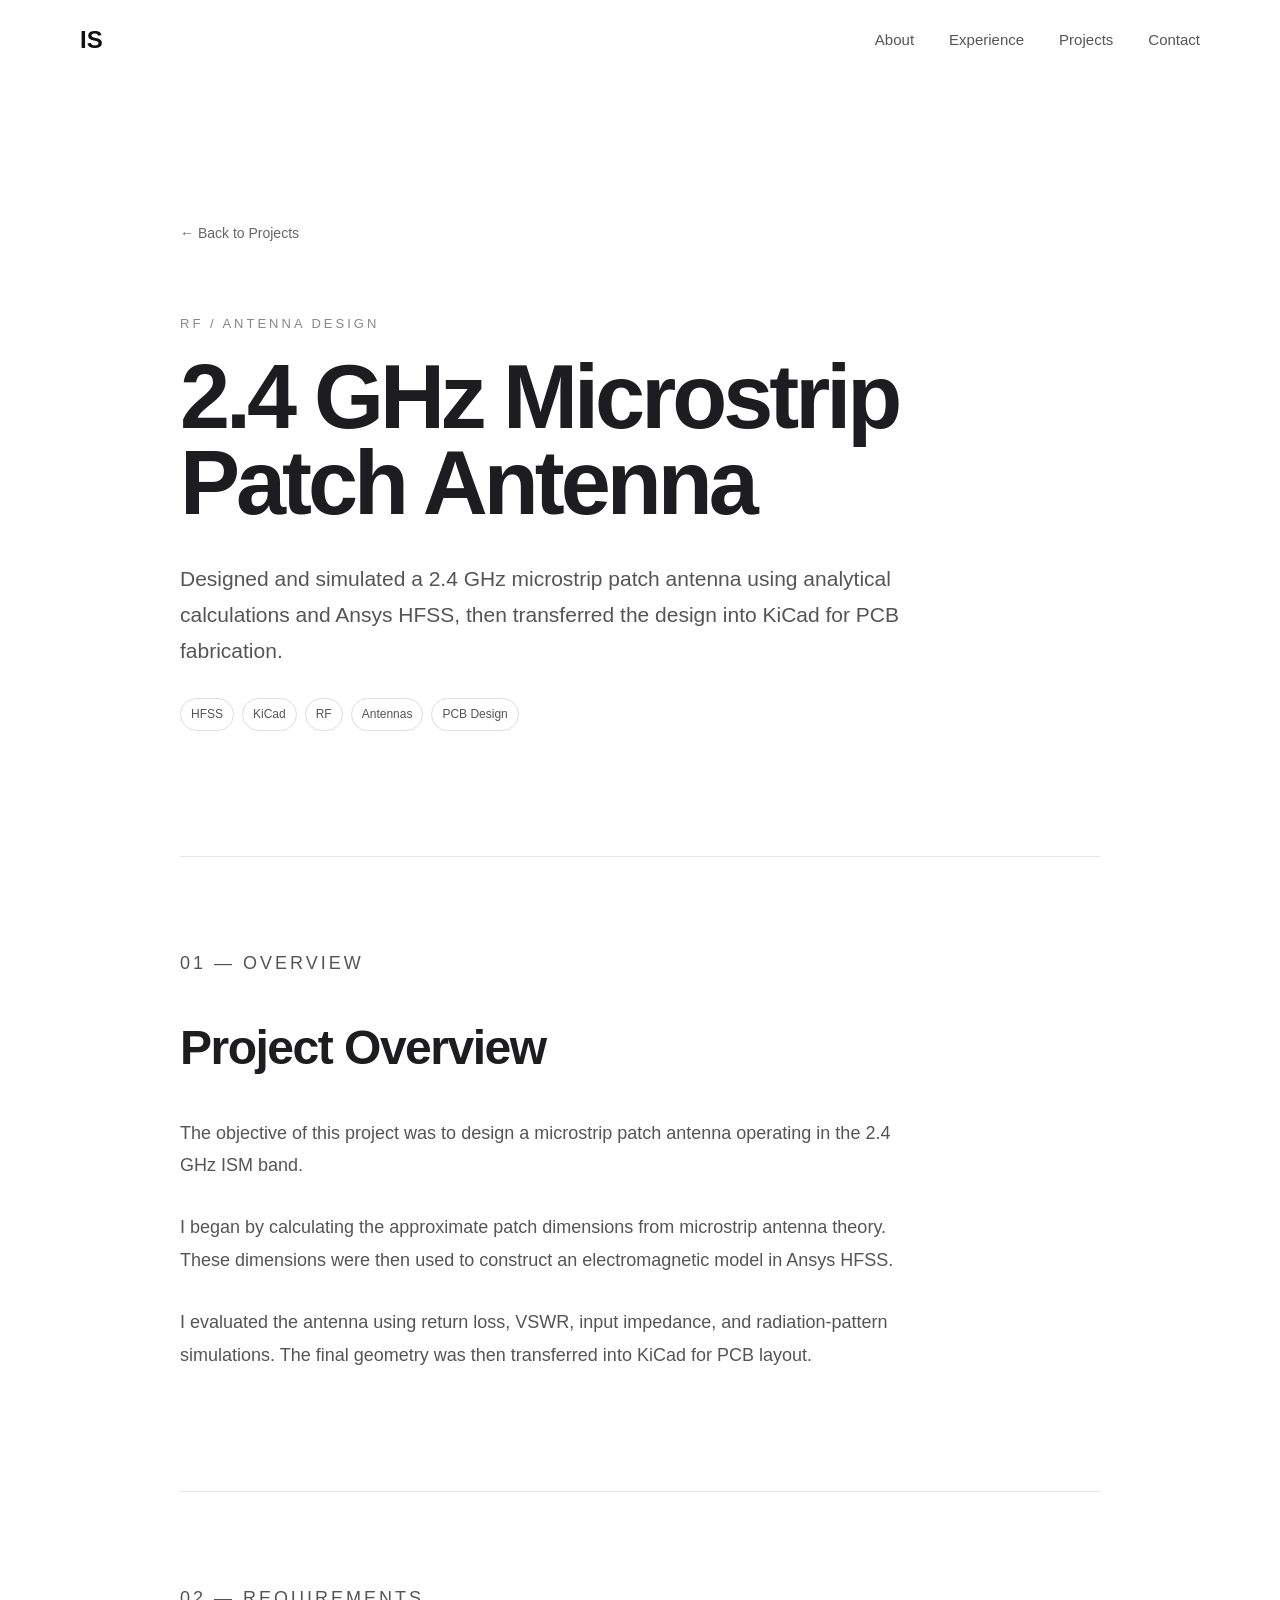
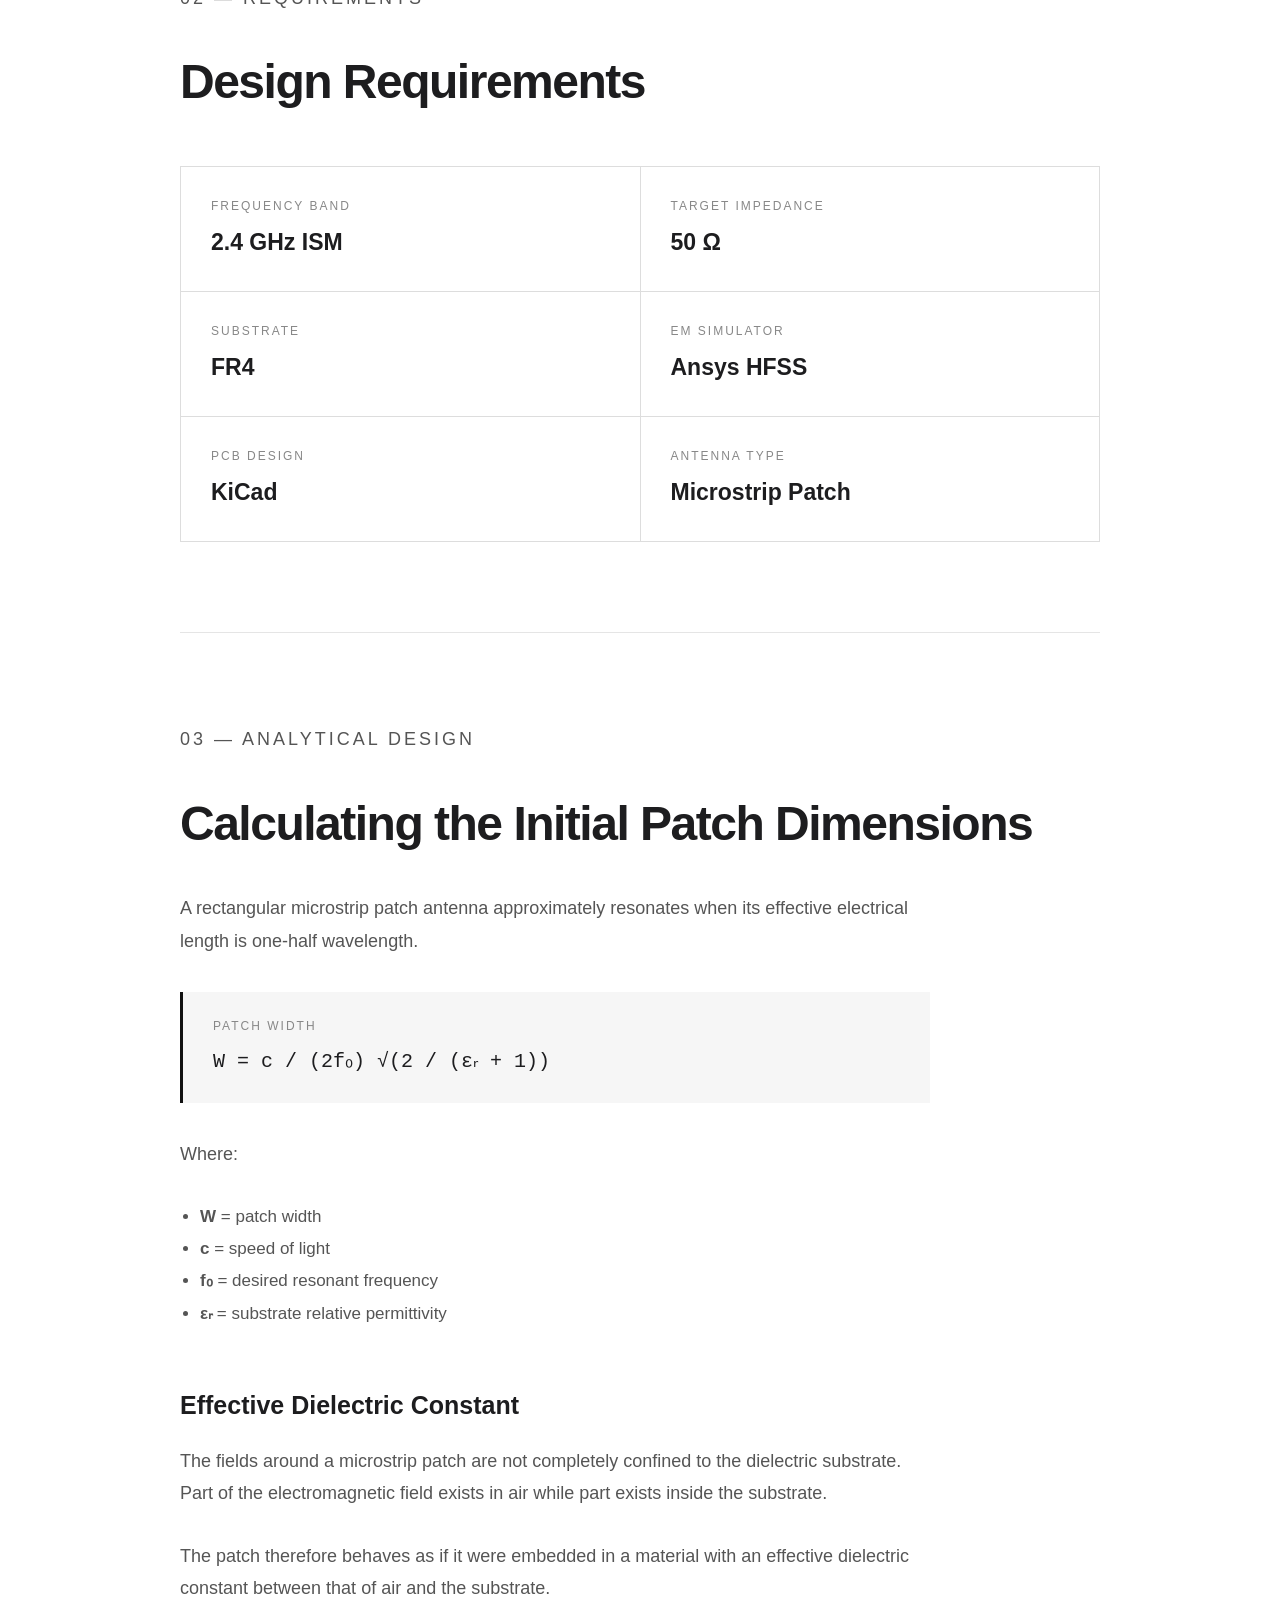
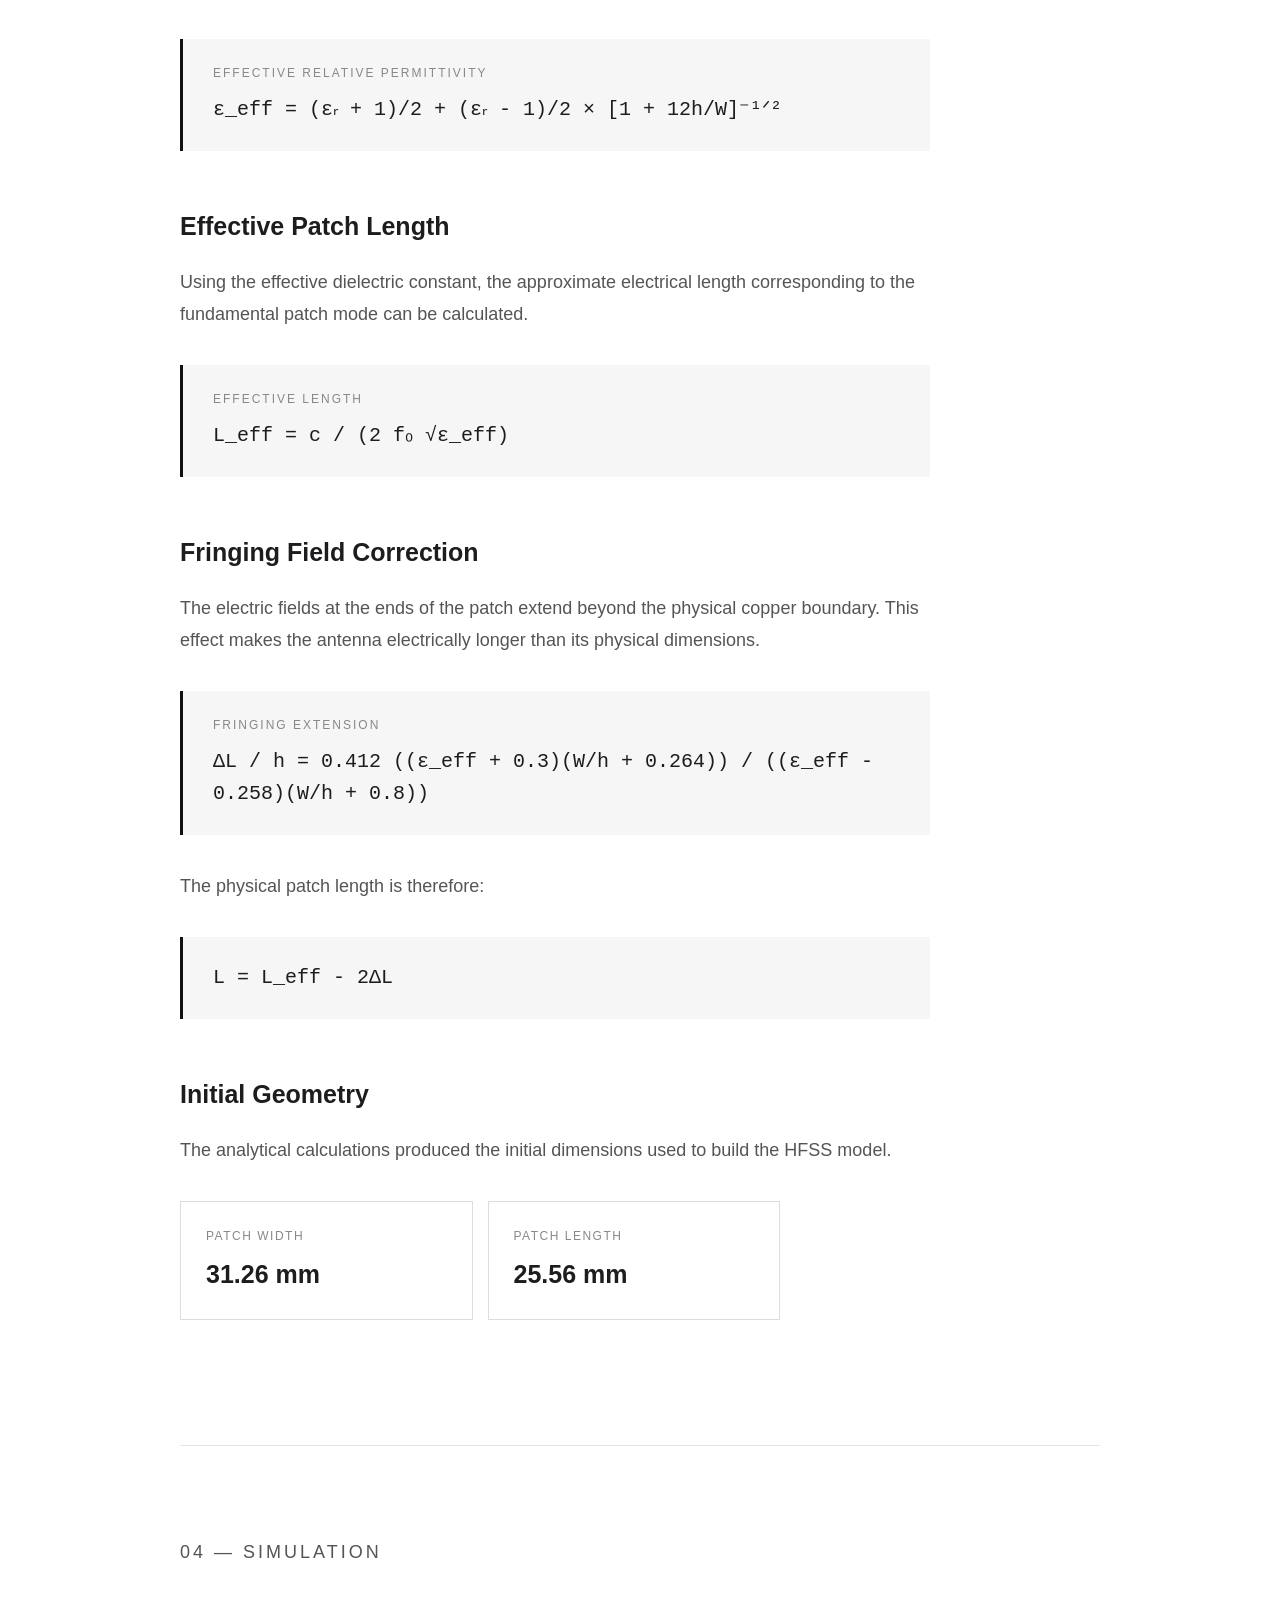
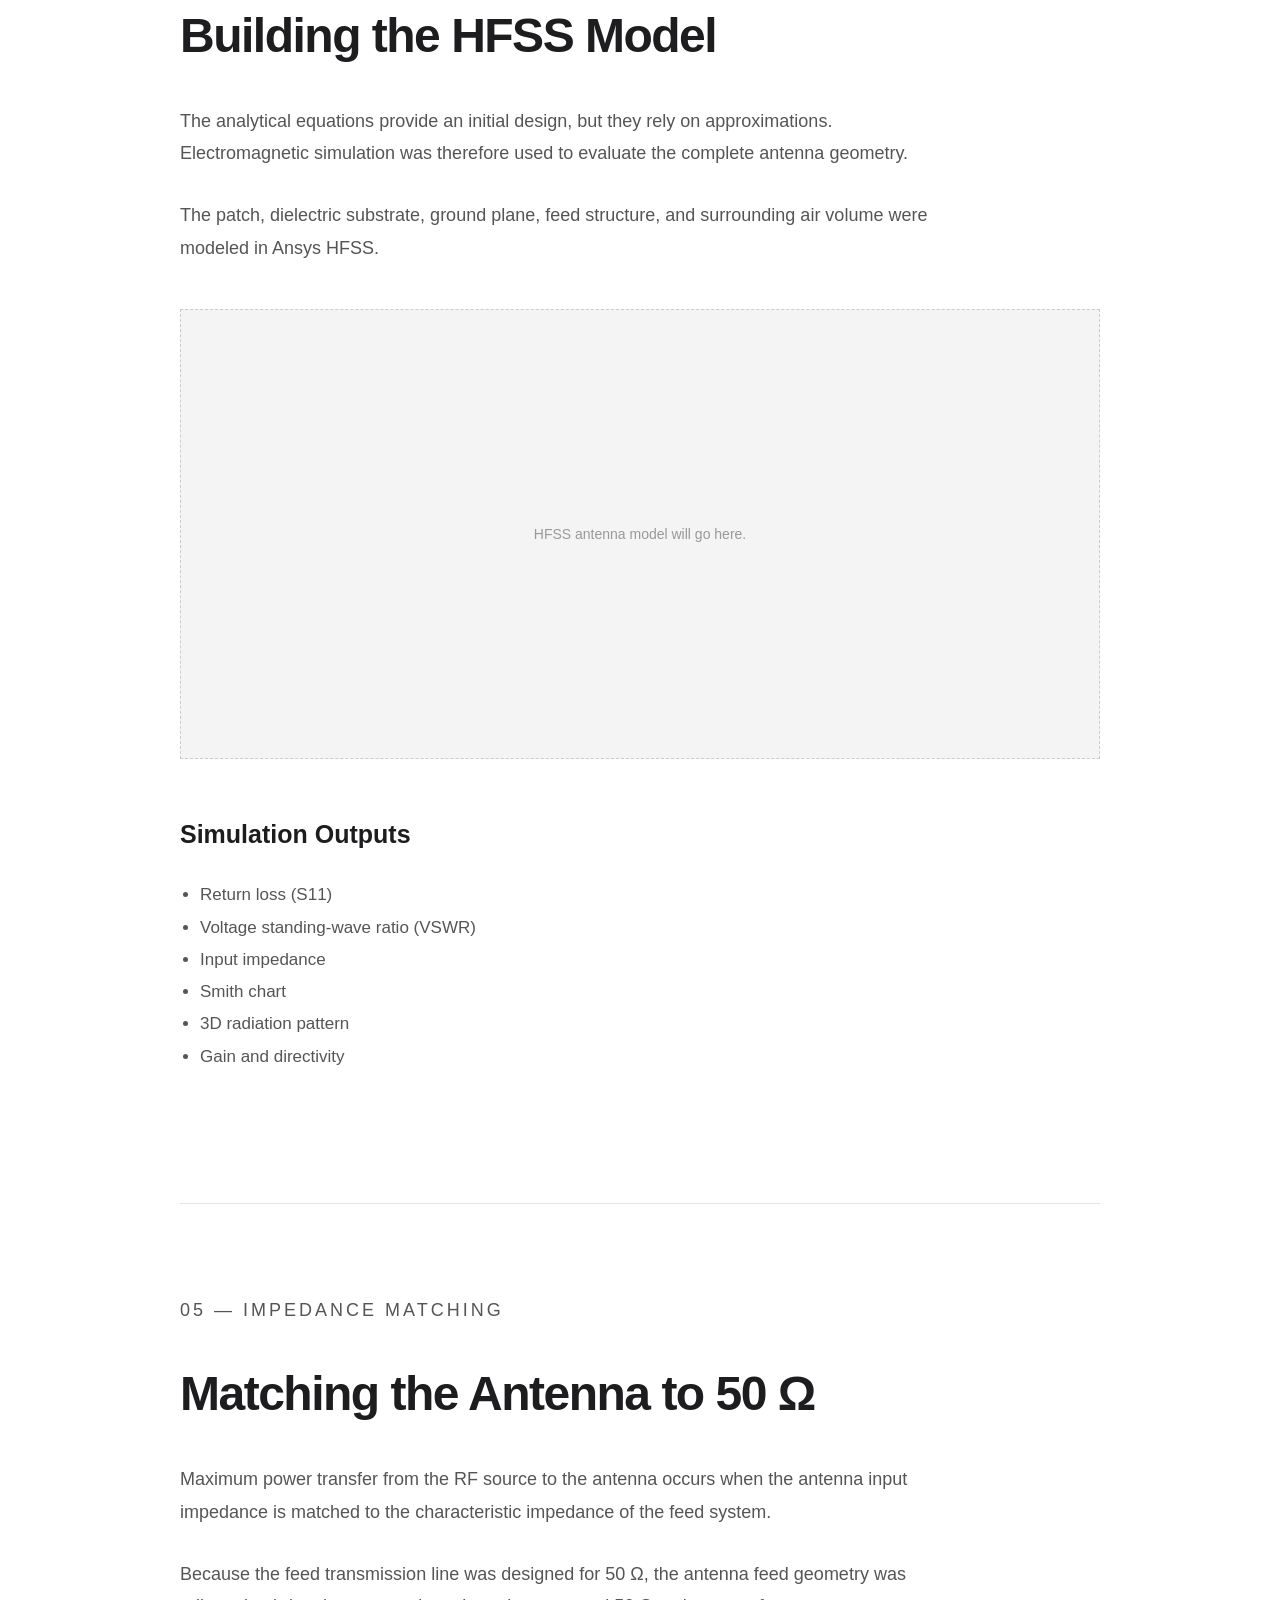
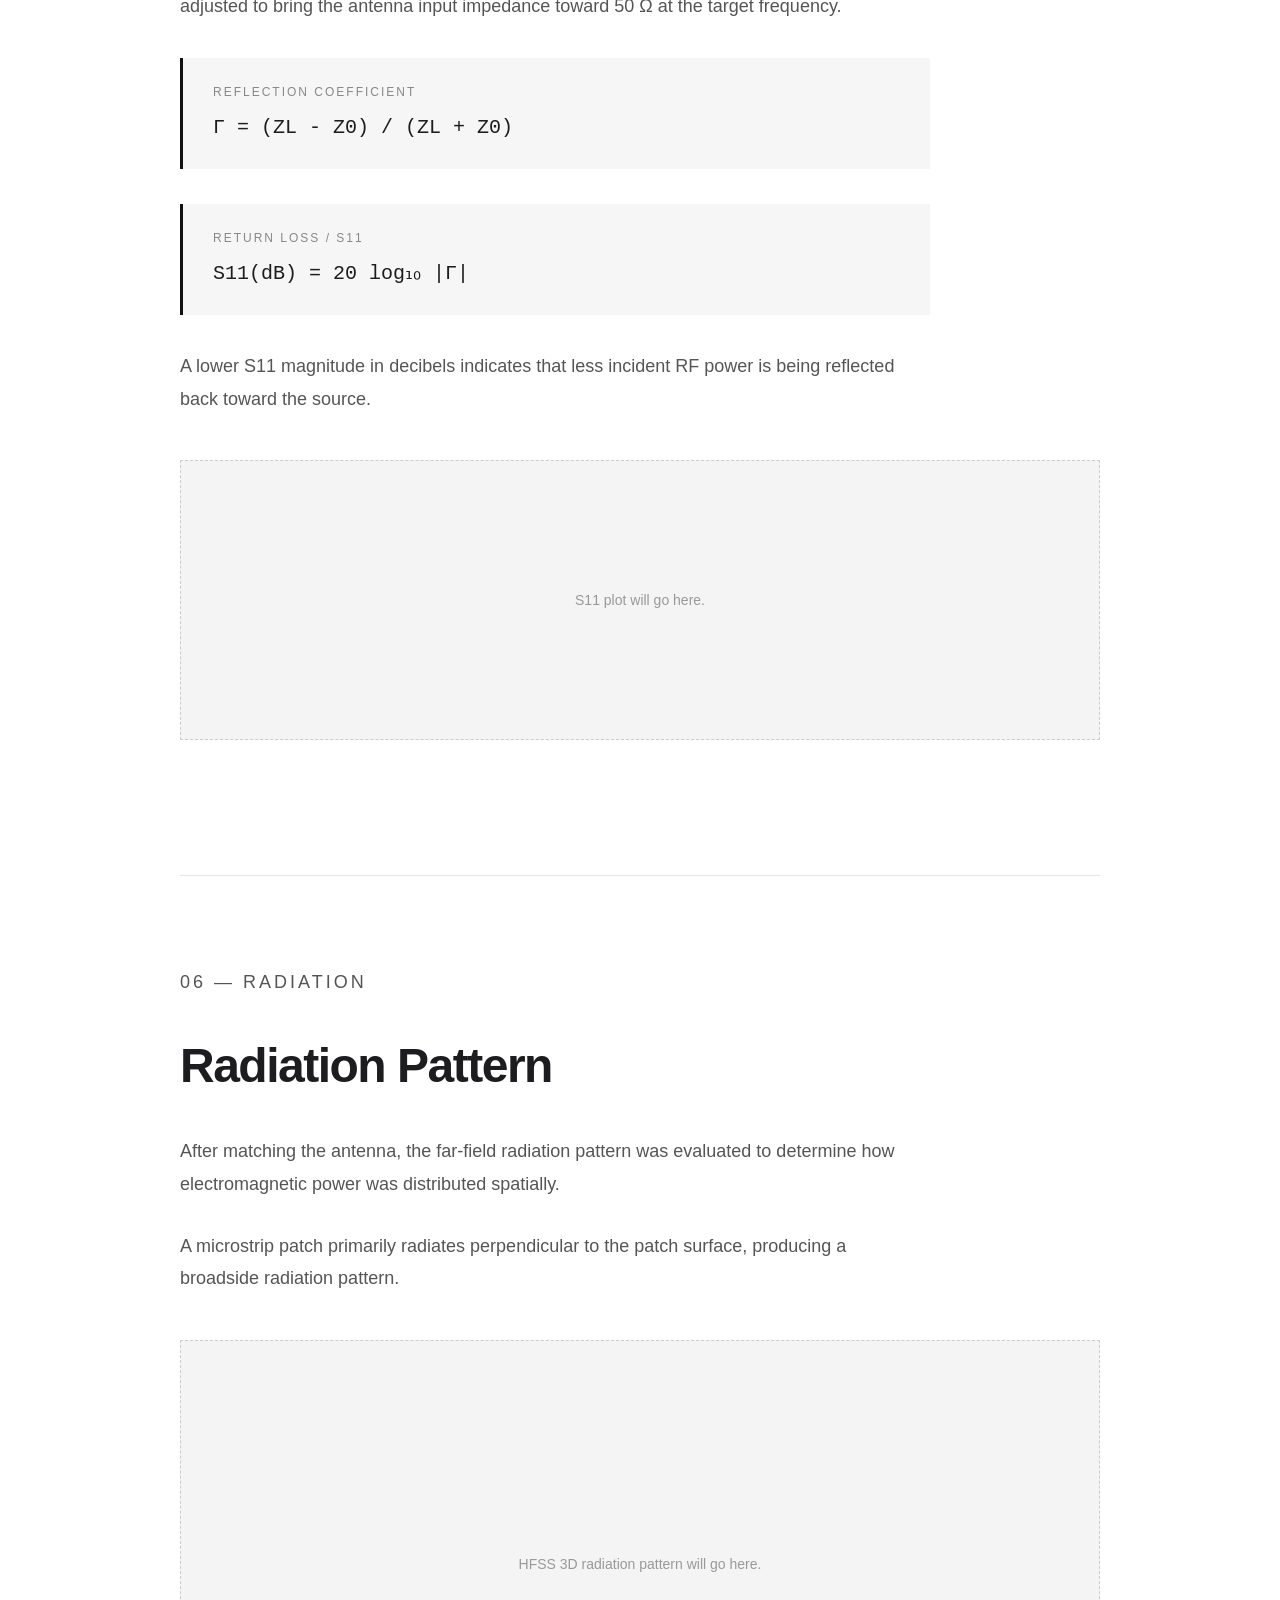
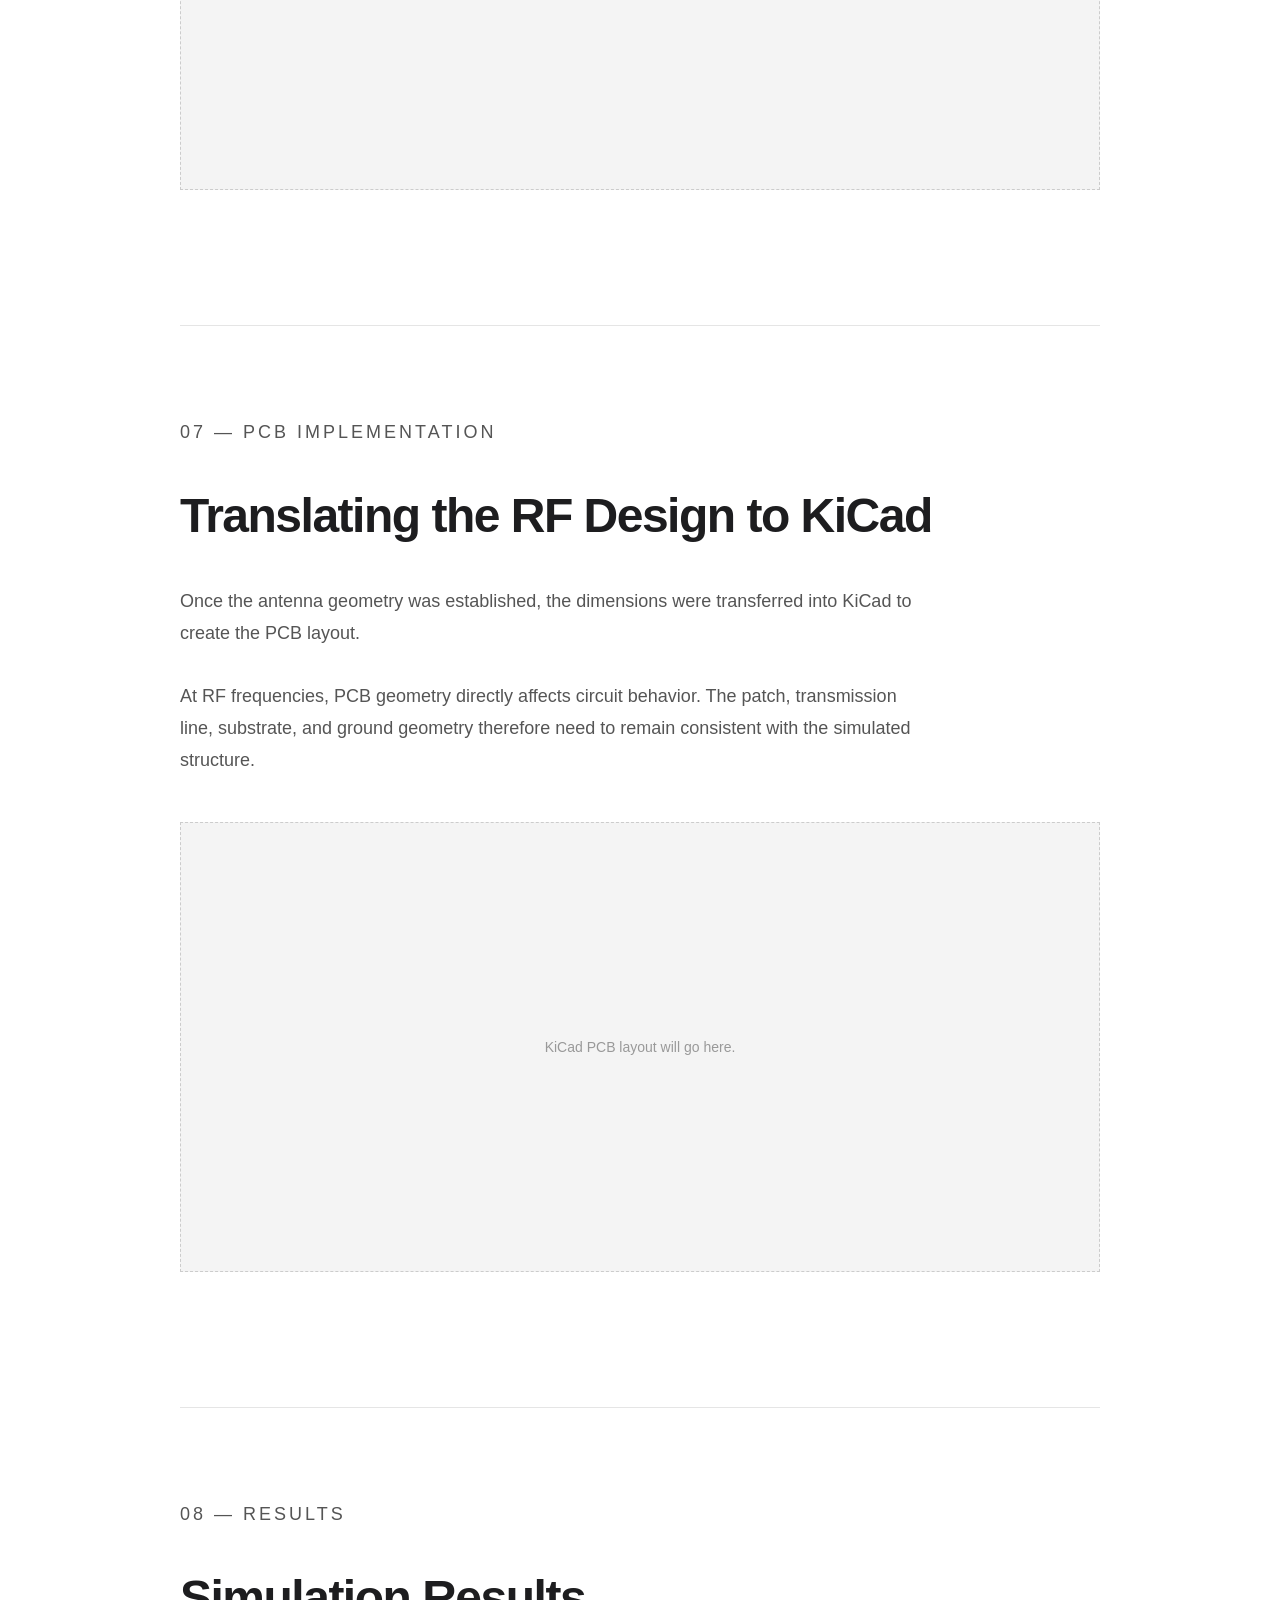
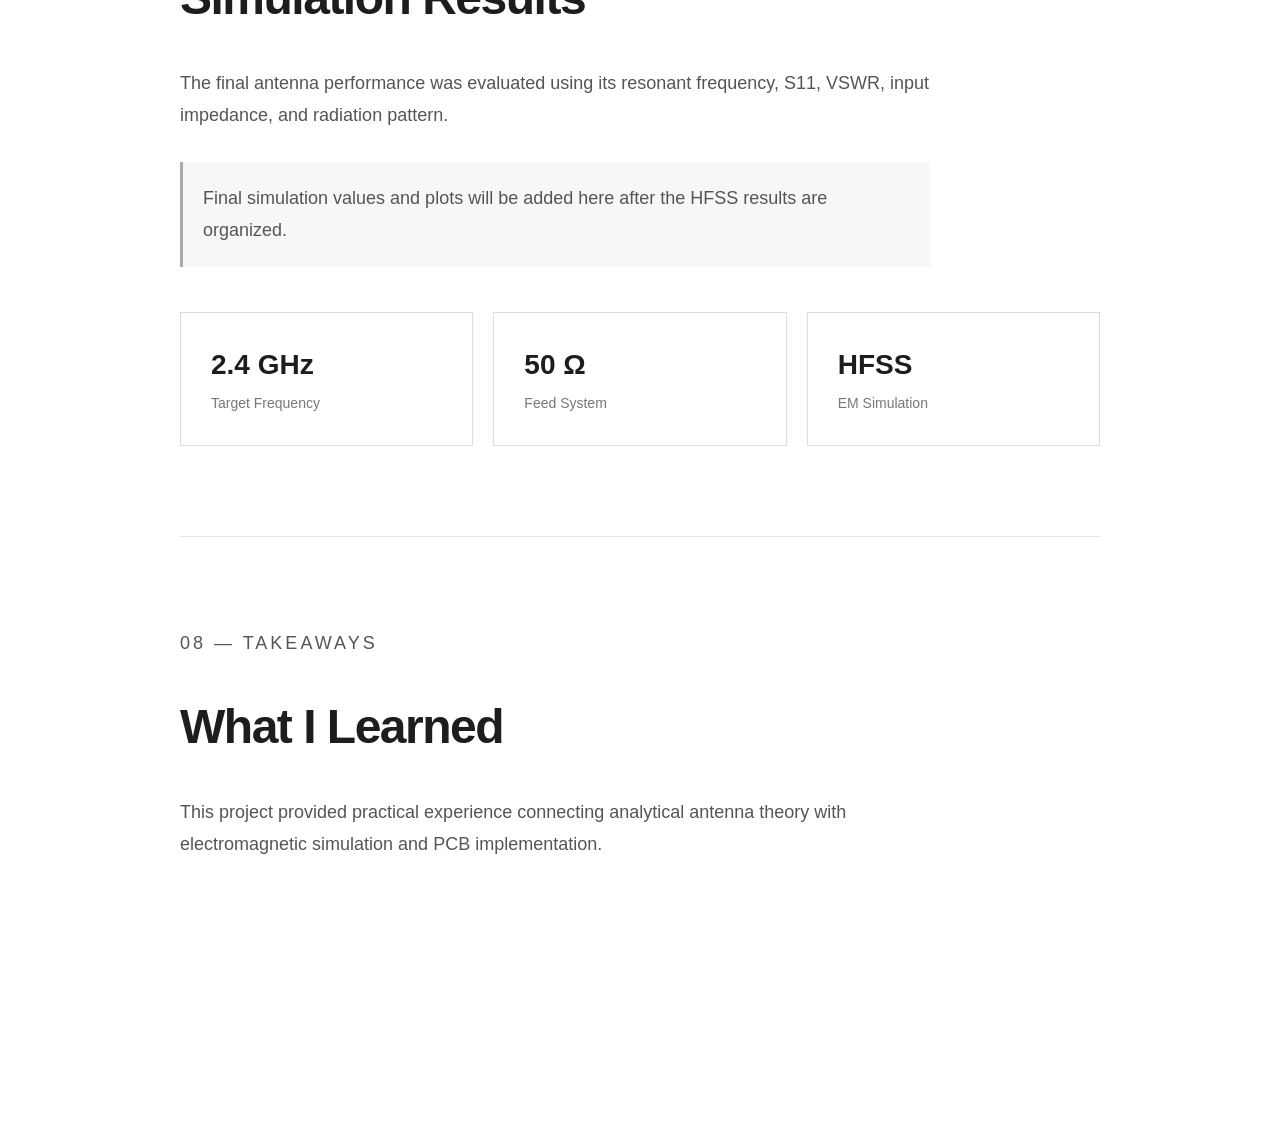
==== projects/antenna.html @ f26fcb41 "new antenna page + updated css" ====
<!DOCTYPE html>

<html lang="en">

<head>

    <meta charset="UTF-8">

    <meta
        name="viewport"
        content="width=device-width, initial-scale=1.0"
    >

    <title>
        2.4 GHz Patch Antenna | Ismael Suleiman
    </title>

    <link
        rel="stylesheet"
        href="../style.css"
    >

</head>


<body>


    <!-- NAVIGATION -->

    <nav class="navbar">

        <a
            href="../index.html"
            class="logo"
        >
            IS
        </a>


        <div class="nav-links">

            <a href="../index.html#about">
                About
            </a>

            <a href="../index.html#experience">
                Experience
            </a>

            <a href="../index.html#projects">
                Projects
            </a>

            <a href="../index.html#contact">
                Contact
            </a>

        </div>

    </nav>



    <main class="case-study">


        <!-- PROJECT HEADER -->

        <header class="project-header">

            <a
                href="../index.html#projects"
                class="back-link"
            >
                ← Back to Projects
            </a>


            <p class="project-category">
                RF / ANTENNA DESIGN
            </p>


            <h1>
                2.4 GHz Microstrip
                Patch Antenna
            </h1>


            <p class="project-intro">

                Designed and simulated a 2.4 GHz
                microstrip patch antenna using
                analytical calculations and Ansys HFSS,
                then transferred the design into KiCad
                for PCB fabrication.

            </p>


            <div class="project-tags">

                <span>HFSS</span>

                <span>KiCad</span>

                <span>RF</span>

                <span>Antennas</span>

                <span>PCB Design</span>

            </div>

        </header>



        <!-- OVERVIEW -->

        <section class="case-section">

            <p class="section-label">
                01 — OVERVIEW
            </p>

            <h2>
                Project Overview
            </h2>

            <p>
                The objective of this project was to design a
                microstrip patch antenna operating in the
                2.4 GHz ISM band.
            </p>

            <p>
                I began by calculating the approximate patch
                dimensions from microstrip antenna theory.
                These dimensions were then used to construct
                an electromagnetic model in Ansys HFSS.
            </p>

            <p>
                I evaluated the antenna using return loss,
                VSWR, input impedance, and radiation-pattern
                simulations. The final geometry was then
                transferred into KiCad for PCB layout.
            </p>

        </section>



        <!-- REQUIREMENTS -->

        <section class="case-section">

            <p class="section-label">
                02 — REQUIREMENTS
            </p>

            <h2>
                Design Requirements
            </h2>


            <div class="spec-grid">

                <div class="spec-item">
                    <p class="spec-label">
                        Frequency Band
                    </p>

                    <p class="spec-value">
                        2.4 GHz ISM
                    </p>
                </div>


                <div class="spec-item">
                    <p class="spec-label">
                        Target Impedance
                    </p>

                    <p class="spec-value">
                        50 Ω
                    </p>
                </div>


                <div class="spec-item">
                    <p class="spec-label">
                        Substrate
                    </p>

                    <p class="spec-value">
                        FR4
                    </p>
                </div>


                <div class="spec-item">
                    <p class="spec-label">
                        EM Simulator
                    </p>

                    <p class="spec-value">
                        Ansys HFSS
                    </p>
                </div>


                <div class="spec-item">
                    <p class="spec-label">
                        PCB Design
                    </p>

                    <p class="spec-value">
                        KiCad
                    </p>
                </div>


                <div class="spec-item">
                    <p class="spec-label">
                        Antenna Type
                    </p>

                    <p class="spec-value">
                        Microstrip Patch
                    </p>
                </div>

            </div>

        </section>



        <!-- DESIGN -->

        <section class="case-section">

            <p class="section-label">
                03 — ANALYTICAL DESIGN
            </p>

            <h2>
                Calculating the Initial Patch Dimensions
            </h2>


            <p>
                A rectangular microstrip patch antenna
                approximately resonates when its effective
                electrical length is one-half wavelength.
            </p>


            <div class="equation-box">

                <p class="equation-title">
                    Patch Width
                </p>

                <p class="equation">
                    W = c / (2f₀) √(2 / (εᵣ + 1))
                </p>

            </div>


            <p>
                Where:
            </p>


            <ul class="engineering-list">

                <li>
                    <strong>W</strong> = patch width
                </li>

                <li>
                    <strong>c</strong> = speed of light
                </li>

                <li>
                    <strong>f₀</strong> = desired resonant frequency
                </li>

                <li>
                    <strong>εᵣ</strong> = substrate relative permittivity
                </li>

            </ul>

            <h3 class="case-subheading">
                Effective Dielectric Constant
            </h3>

            <p>
                The fields around a microstrip patch are not
                completely confined to the dielectric substrate.
                Part of the electromagnetic field exists in air
                while part exists inside the substrate.
            </p>

            <p>
                The patch therefore behaves as if it were embedded
                in a material with an effective dielectric constant
                between that of air and the substrate.
            </p>


            <div class="equation-box">

                <p class="equation-title">
                    Effective Relative Permittivity
                </p>

                <p class="equation">
                    ε_eff =
                    (εᵣ + 1)/2 +
                    (εᵣ - 1)/2 ×
                    [1 + 12h/W]⁻¹ᐟ²
                </p>

            </div>

            <h3 class="case-subheading">
                Effective Patch Length
            </h3>

            <p>
                Using the effective dielectric constant, the
                approximate electrical length corresponding to
                the fundamental patch mode can be calculated.
            </p>


            <div class="equation-box">

                <p class="equation-title">
                    Effective Length
                </p>

                <p class="equation">
                    L_eff =
                    c /
                    (2 f₀ √ε_eff)
                </p>

            </div>

            <h3 class="case-subheading">
                Fringing Field Correction
            </h3>

            <p>
                The electric fields at the ends of the patch
                extend beyond the physical copper boundary.
                This effect makes the antenna electrically longer
                than its physical dimensions.
            </p>


            <div class="equation-box">

                <p class="equation-title">
                    Fringing Extension
                </p>

                <p class="equation">
                    ΔL / h =
                    0.412
                    ((ε_eff + 0.3)(W/h + 0.264))
                    /
                    ((ε_eff - 0.258)(W/h + 0.8))
                </p>

            </div>


            <p>
                The physical patch length is therefore:
            </p>


            <div class="equation-box">

                <p class="equation">
                    L = L_eff - 2ΔL
                </p>

            </div>


            <h3 class="case-subheading">
                Initial Geometry
            </h3>

            <p>
                The analytical calculations produced the initial
                dimensions used to build the HFSS model.
            </p>


            <div class="design-values">

                <div>
                    <span>Patch Width</span>
                    <strong>31.26 mm</strong>
                </div>

                <div>
                    <span>Patch Length</span>
                    <strong>25.56 mm</strong>
                </div>

            </div>

        </section>



        <!-- HFSS -->

        <section class="case-section">

            <p class="section-label">
                04 — SIMULATION
            </p>

            <h2>
                Building the HFSS Model
            </h2>


            <p>
                The analytical equations provide an initial
                design, but they rely on approximations.
                Electromagnetic simulation was therefore used
                to evaluate the complete antenna geometry.
            </p>


            <p>
                The patch, dielectric substrate, ground plane,
                feed structure, and surrounding air volume were
                modeled in Ansys HFSS.
            </p>


            <div class="placeholder large-placeholder">

                <p>
                    HFSS antenna model
                    will go here.
                </p>

            </div>


            <h3 class="case-subheading">
                Simulation Outputs
            </h3>


            <ul class="engineering-list">

                <li>
                    Return loss (S11)
                </li>

                <li>
                    Voltage standing-wave ratio (VSWR)
                </li>

                <li>
                    Input impedance
                </li>

                <li>
                    Smith chart
                </li>

                <li>
                    3D radiation pattern
                </li>

                <li>
                    Gain and directivity
                </li>

            </ul>

        </section>



        <!-- IMPEDANCE MATCHING -->

        <section class="case-section">

            <p class="section-label">
                05 — IMPEDANCE MATCHING
            </p>

            <h2>
                Matching the Antenna to 50 Ω
            </h2>


            <p>
                Maximum power transfer from the RF source to
                the antenna occurs when the antenna input
                impedance is matched to the characteristic
                impedance of the feed system.
            </p>


            <p>
                Because the feed transmission line was designed
                for 50 Ω, the antenna feed geometry was adjusted
                to bring the antenna input impedance toward
                50 Ω at the target frequency.
            </p>


            <div class="equation-box">

                <p class="equation-title">
                    Reflection Coefficient
                </p>

                <p class="equation">
                    Γ =
                    (ZL - Z0) /
                    (ZL + Z0)
                </p>

            </div>


            <div class="equation-box">

                <p class="equation-title">
                    Return Loss / S11
                </p>

                <p class="equation">
                    S11(dB) =
                    20 log₁₀ |Γ|
                </p>

            </div>


            <p>
                A lower S11 magnitude in decibels indicates
                that less incident RF power is being reflected
                back toward the source.
            </p>


            <div class="placeholder">

                <p>
                    S11 plot will go here.
                </p>

            </div>

        </section>


        <!-- Radiation Pattern -->
        <section class="case-section">

            <p class="section-label">
                06 — RADIATION
            </p>

            <h2>
                Radiation Pattern
            </h2>


            <p>
                After matching the antenna, the far-field
                radiation pattern was evaluated to determine
                how electromagnetic power was distributed
                spatially.
            </p>


            <p>
                A microstrip patch primarily radiates
                perpendicular to the patch surface, producing
                a broadside radiation pattern.
            </p>


            <div class="placeholder large-placeholder">

                <p>
                    HFSS 3D radiation pattern
                    will go here.
                </p>

            </div>

        </section>


        <!-- PCB -->

        <section class="case-section">

            <p class="section-label">
                07 — PCB IMPLEMENTATION
            </p>

            <h2>
                Translating the RF Design to KiCad
            </h2>


            <p>
                Once the antenna geometry was established,
                the dimensions were transferred into KiCad
                to create the PCB layout.
            </p>


            <p>
                At RF frequencies, PCB geometry directly
                affects circuit behavior. The patch,
                transmission line, substrate, and ground
                geometry therefore need to remain consistent
                with the simulated structure.
            </p>


            <div class="placeholder large-placeholder">

                <p>
                    KiCad PCB layout
                    will go here.
                </p>

            </div>

        </section>



        <!-- RESULTS -->

        <section class="case-section">

            <p class="section-label">
                08 — RESULTS
            </p>

            <h2>
                Simulation Results
            </h2>


            <p>
                The final antenna performance was evaluated
                using its resonant frequency, S11, VSWR,
                input impedance, and radiation pattern.
            </p>


            <p class="results-note">
                Final simulation values and plots will be
                added here after the HFSS results are
                organized.
            </p>


            <div class="result-grid">


                <div class="result-card">

                    <p class="result-number">
                        2.4 GHz
                    </p>

                    <p>
                        Target Frequency
                    </p>

                </div>


                <div class="result-card">

                    <p class="result-number">
                        50 Ω
                    </p>

                    <p>
                        Feed System
                    </p>

                </div>


                <div class="result-card">

                    <p class="result-number">
                        HFSS
                    </p>

                    <p>
                        EM Simulation
                    </p>

                </div>


            </div>

        </section>



        <!-- LEARNING -->

        <section class="case-section">

            <p class="section-label">
                08 — TAKEAWAYS
            </p>

            <h2>
                What I Learned
            </h2>


            <p>

                This project provided practical
                experience connecting analytical antenna
                theory with electromagnetic simulation
                and PCB implementation.

            </p>

        </section>


    </main>


</body>

</html>
---- style.css ----
* {
    margin: 0;
    padding: 0;
    box-sizing: border-box;
}

html {
    scroll-behavior: smooth;
}

body {
    font-family: Arial, Helvetica, sans-serif;
    background: #ffffff;
    color: #1d1d1f;
    line-height: 1.6;
}


/* -------------------------
   NAVIGATION
------------------------- */

.navbar {
    max-width: 1200px;
    height: 80px;

    margin: 0 auto;
    padding: 0 40px;

    display: flex;
    justify-content: space-between;
    align-items: center;
}

.logo {
    font-size: 24px;
    font-weight: 700;

    color: #111;
    text-decoration: none;
}

.nav-links {
    display: flex;
    gap: 35px;
}

.nav-links a {
    color: #555;
    text-decoration: none;

    font-size: 15px;

    transition: color 0.2s ease;
}

.nav-links a:hover {
    color: #111;
}

/* GENERAL SECTIONS */

section {
    max-width: 1100px;

    margin: auto;

    padding: 100px 40px;
}

section > h2 {
    font-size: 36px;

    margin-bottom: 40px;
}


/* -------------------------
   HERO
------------------------- */

.hero {
    min-height: calc(100vh - 80px);

    max-width: 1200px;

    margin: 0 auto;
    padding: 80px 40px;

    display: flex;
    align-items: center;
}

.hero-content {
    max-width: 850px;
}

.hero-eyebrow {
    font-size: 14px;

    letter-spacing: 3px;

    color: #777;

    margin-bottom: 25px;
}

.hero h1 {
    font-size: clamp(65px, 10vw, 130px);

    line-height: 0.9;

    letter-spacing: -5px;

    margin-bottom: 35px;
}

.hero-summary {
    max-width: 650px;

    font-size: 21px;
    line-height: 1.6;

    color: #555;

    margin-bottom: 30px;
}


/* TECHNICAL TAGS */

.hero-tags {
    display: flex;
    flex-wrap: wrap;

    gap: 10px;

    margin-bottom: 35px;
}

.hero-tags span {
    padding: 7px 13px;

    border: 1px solid #ddd;

    border-radius: 50px;

    font-size: 13px;

    color: #555;
}


/* BUTTONS */

.hero-buttons {
    display: flex;
    gap: 15px;
}

.button {
    padding: 13px 24px;

    text-decoration: none;

    border-radius: 4px;

    font-size: 15px;

    transition: 0.2s ease;
}

.button-dark {
    background: #111;
    color: white;
}

.button-dark:hover {
    transform: translateY(-2px);
}

.button-light {
    border: 1px solid #ccc;

    color: #111;
}

.button-light:hover {
    background: #f5f5f5;
}


/* EXPERIENCE */

.experience-card {
    max-width: 700px;

    padding: 30px;

    border-left: 3px solid #111;
}

.experience-card h3 {
    font-size: 24px;
}

.experience-card h4 {
    margin-bottom: 15px;

    color: #666;
}


/* -------------------------
   PROJECTS
------------------------- */

.projects-section {
    max-width: 1200px;
    margin: 0 auto;

    padding: 120px 40px;
}

.section-heading {
    margin-bottom: 50px;
}

.section-label {
    font-size: 13px;

    letter-spacing: 3px;

    color: #888;

    margin-bottom: 10px;
}

.section-heading h2 {
    font-size: clamp(40px, 5vw, 65px);

    line-height: 1.1;

    letter-spacing: -2px;
}


/* PROJECT GRID */

.project-grid {
    display: grid;

    grid-template-columns:
        repeat(2, minmax(0, 1fr));

    gap: 35px;
}


/* PROJECT CARD */

.project-card {
    border: 1px solid #e5e5e5;

    overflow: hidden;

    background: #fff;

    transition:
        transform 0.25s ease,
        box-shadow 0.25s ease;
}

.project-card:hover {
    transform: translateY(-6px);

    box-shadow:
        0 20px 40px rgba(0, 0, 0, 0.08);
}


/* IMAGE */

.project-image {
    width: 100%;

    aspect-ratio: 16 / 10;

    overflow: hidden;

    background: #f2f2f2;
}

.project-image img {
    width: 100%;
    height: 100%;

    object-fit: cover;

    display: block;

    transition: transform 0.4s ease;
}

.project-card:hover .project-image img {
    transform: scale(1.03);
}


/* CARD CONTENT */

.project-content {
    padding: 28px;
}

.project-content h3 {
    font-size: 25px;

    margin-bottom: 15px;

    line-height: 1.2;
}

.project-description {
    color: #666;

    line-height: 1.7;

    margin-bottom: 22px;
}


/* TAGS */

.project-tags {
    display: flex;
    flex-wrap: wrap;

    gap: 8px;

    margin-bottom: 25px;
}

.project-tags span {
    font-size: 12px;

    padding: 6px 10px;

    border: 1px solid #ddd;

    border-radius: 50px;

    color: #555;
}


/* PROJECT LINK */

.project-link {
    display: inline-flex;
    align-items: center;

    gap: 8px;

    color: #111;

    font-weight: 600;

    text-decoration: none;
}

.project-link span {
    transition: transform 0.2s ease;
}

.project-link:hover span {
    transform: translateX(5px);
}

.project-grid {
    display: grid;

    grid-template-columns:
        repeat(auto-fit, minmax(260px, 1fr));

    gap: 25px;
}

.project-card {
    padding: 30px;

    border: 1px solid #ddd;

    transition: 0.25s ease;
}

.project-card:hover {
    transform: translateY(-7px);

    box-shadow: 0 15px 35px rgba(0, 0, 0, 0.08);
}

.project-card h3 {
    font-size: 23px;

    margin-bottom: 15px;
}

.project-card p {
    color: #666;

    margin-bottom: 20px;
}

.project-card a {
    text-decoration: none;

    color: #111;

    font-weight: bold;
}


/* CONTACT */

#contact {
    padding-bottom: 150px;
}

#contact p {
    margin-bottom: 20px;
}

/* -------------------------
   PROJECT CASE STUDY
------------------------- */

.case-study {
    max-width: 1000px;

    margin: 0 auto;

    padding: 60px 40px 150px;
}


/* PROJECT HEADER */

.project-header {
    padding: 80px 0 100px;
}

.back-link {
    display: inline-block;

    margin-bottom: 70px;

    color: #666;

    text-decoration: none;

    font-size: 14px;
}

.back-link:hover {
    color: #111;
}

.project-category {
    font-size: 13px;

    letter-spacing: 3px;

    color: #888;

    margin-bottom: 20px;
}

.project-header h1 {
    max-width: 850px;

    font-size: clamp(50px, 8vw, 90px);

    line-height: 0.95;

    letter-spacing: -4px;

    margin-bottom: 35px;
}

.project-intro {
    max-width: 750px;

    font-size: 21px;

    line-height: 1.7;

    color: #555;

    margin-bottom: 30px;
}


/* CASE STUDY SECTIONS */

.case-section {
    padding: 90px 0;

    border-top: 1px solid #e5e5e5;
}

.case-section h2 {
    font-size: clamp(32px, 4vw, 48px);

    letter-spacing: -1.5px;

    margin-bottom: 30px;
}

.case-section > p {
    max-width: 750px;

    font-size: 18px;

    line-height: 1.8;

    color: #555;

    margin-bottom: 30px;
}


/* SPECIFICATIONS */

.spec-grid {
    display: grid;

    grid-template-columns:
        repeat(2, 1fr);

    gap: 1px;

    background: #ddd;

    border: 1px solid #ddd;

    margin-top: 45px;
}

.spec-item {
    background: white;

    padding: 30px;
}

.spec-label {
    font-size: 12px;

    letter-spacing: 2px;

    text-transform: uppercase;

    color: #888;

    margin-bottom: 8px;
}

.spec-value {
    font-size: 23px;

    font-weight: 600;
}


/* IMAGE PLACEHOLDERS */

.placeholder {
    min-height: 280px;

    display: flex;

    justify-content: center;
    align-items: center;

    margin: 45px 0;

    background: #f4f4f4;

    border: 1px dashed #ccc;
}

.large-placeholder {
    min-height: 450px;
}

.placeholder p {
    color: #999;

    font-size: 14px;

    text-align: center;
}


/* RESULTS */

.result-grid {
    display: grid;

    grid-template-columns:
        repeat(3, 1fr);

    gap: 20px;

    margin-top: 45px;
}

.result-card {
    padding: 30px;

    border: 1px solid #ddd;
}

.result-number {
    font-size: 28px;

    font-weight: 700;

    margin-bottom: 5px;
}

.result-card > p:last-child {
    color: #777;

    font-size: 14px;
}

.results-note {
    padding: 20px;

    border-left: 3px solid #aaa;

    background: #f7f7f7;
}

/* -------------------------
   ENGINEERING CONTENT
------------------------- */

.equation-box {
    max-width: 750px;

    margin: 35px 0;

    padding: 25px 30px;

    background: #f6f6f6;

    border-left: 3px solid #111;
}

.equation-title {
    font-size: 12px;

    letter-spacing: 2px;

    text-transform: uppercase;

    color: #888;

    margin-bottom: 10px;
}

.equation {
    font-family:
        "Courier New",
        monospace;

    font-size: 20px;
}

.engineering-list {
    max-width: 700px;

    margin: 25px 0 40px 20px;

    color: #555;

    font-size: 17px;

    line-height: 1.9;
}

.case-subheading {
    font-size: 25px;

    margin-top: 55px;
    margin-bottom: 20px;
}

.design-values {
    max-width: 600px;

    display: grid;

    grid-template-columns:
        repeat(2, 1fr);

    gap: 15px;

    margin: 35px 0;
}

.design-values div {
    padding: 25px;

    border: 1px solid #ddd;
}

.design-values span {
    display: block;

    font-size: 12px;

    letter-spacing: 1.5px;

    text-transform: uppercase;

    color: #888;

    margin-bottom: 7px;
}

.design-values strong {
    font-size: 25px;
}


/* MOBILE */

@media (max-width: 700px) {

    .navbar {
        padding: 0 20px;
    }

    .nav-links {
        gap: 15px;
    }

    .nav-links a {
        font-size: 13px;
    }

    .hero {
        padding: 60px 25px;
    }

    .hero h1 {
        letter-spacing: -3px;
    }

    .hero-summary {
        font-size: 18px;
    }
    
    .project-grid {
        grid-template-columns: 1fr;
    }

    .projects-section {
        padding: 90px 25px;
    }

    .project-content {
        padding: 22px;
    }
}
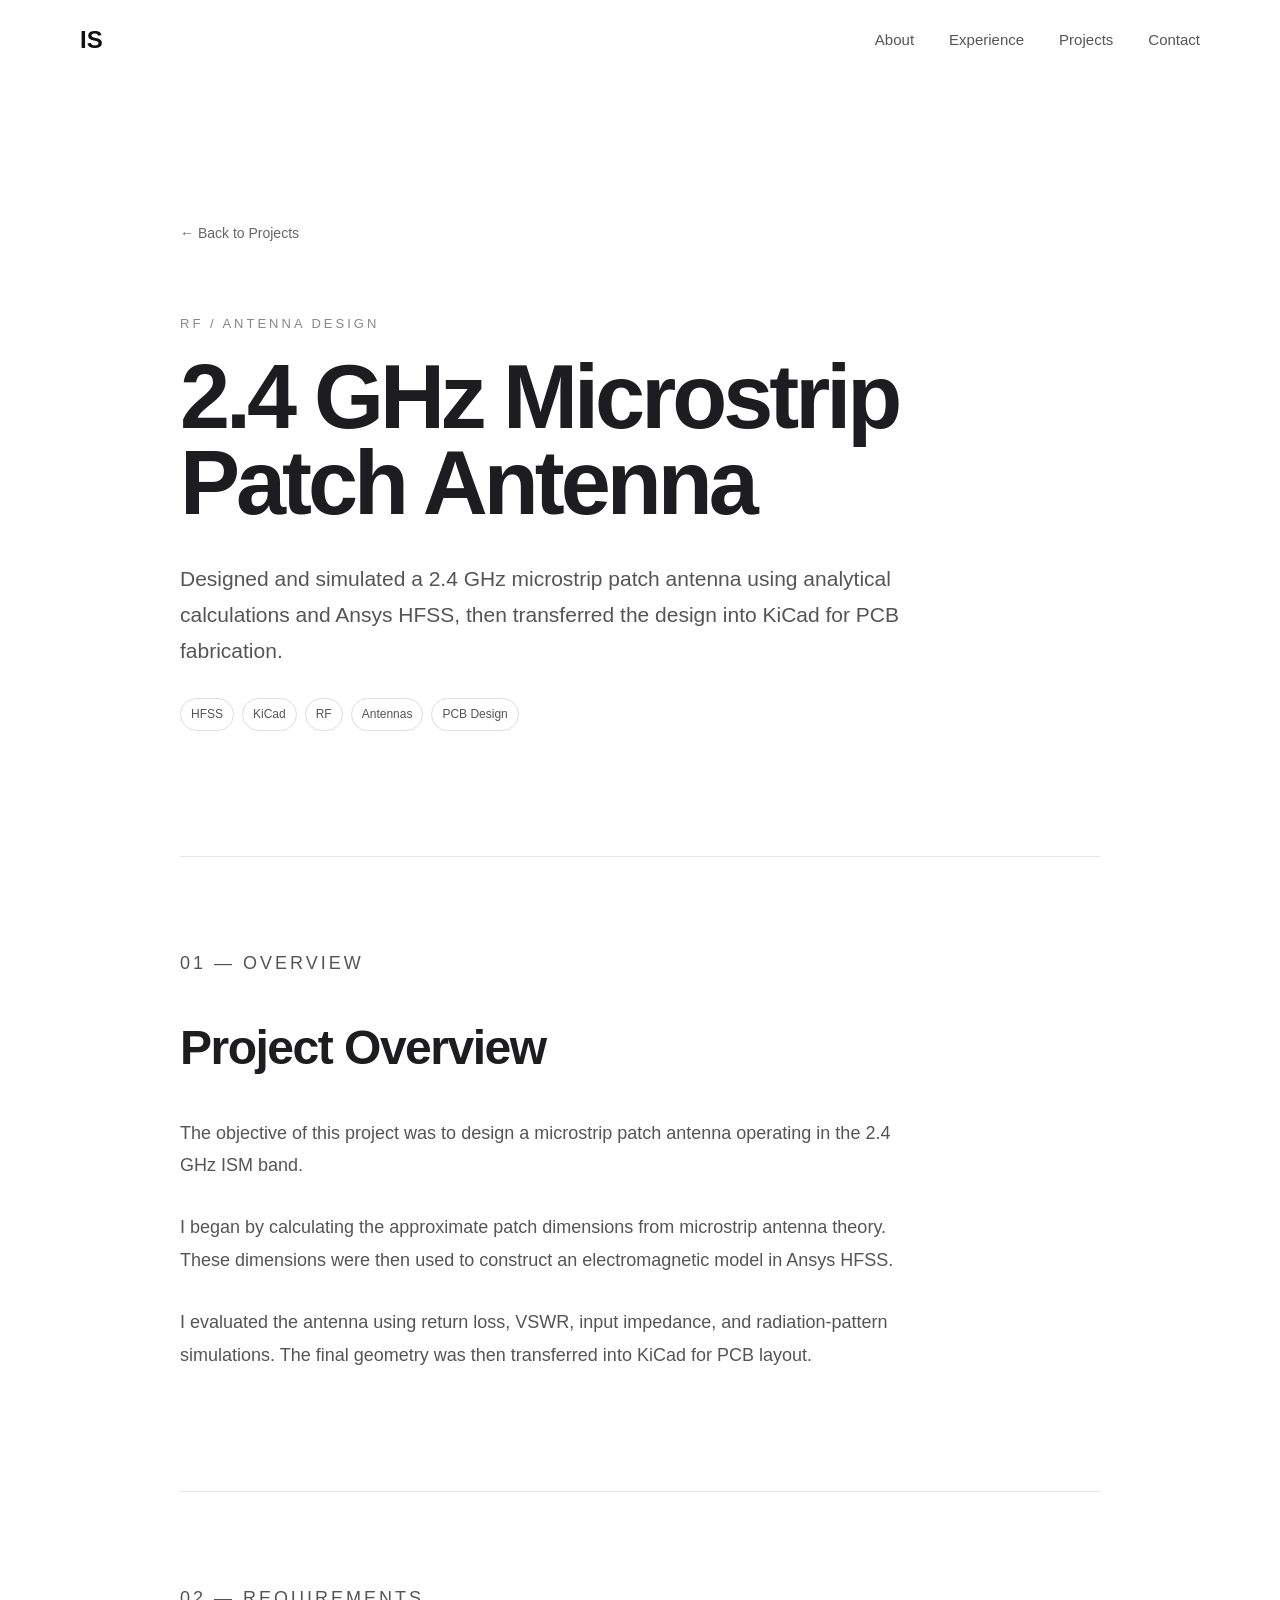
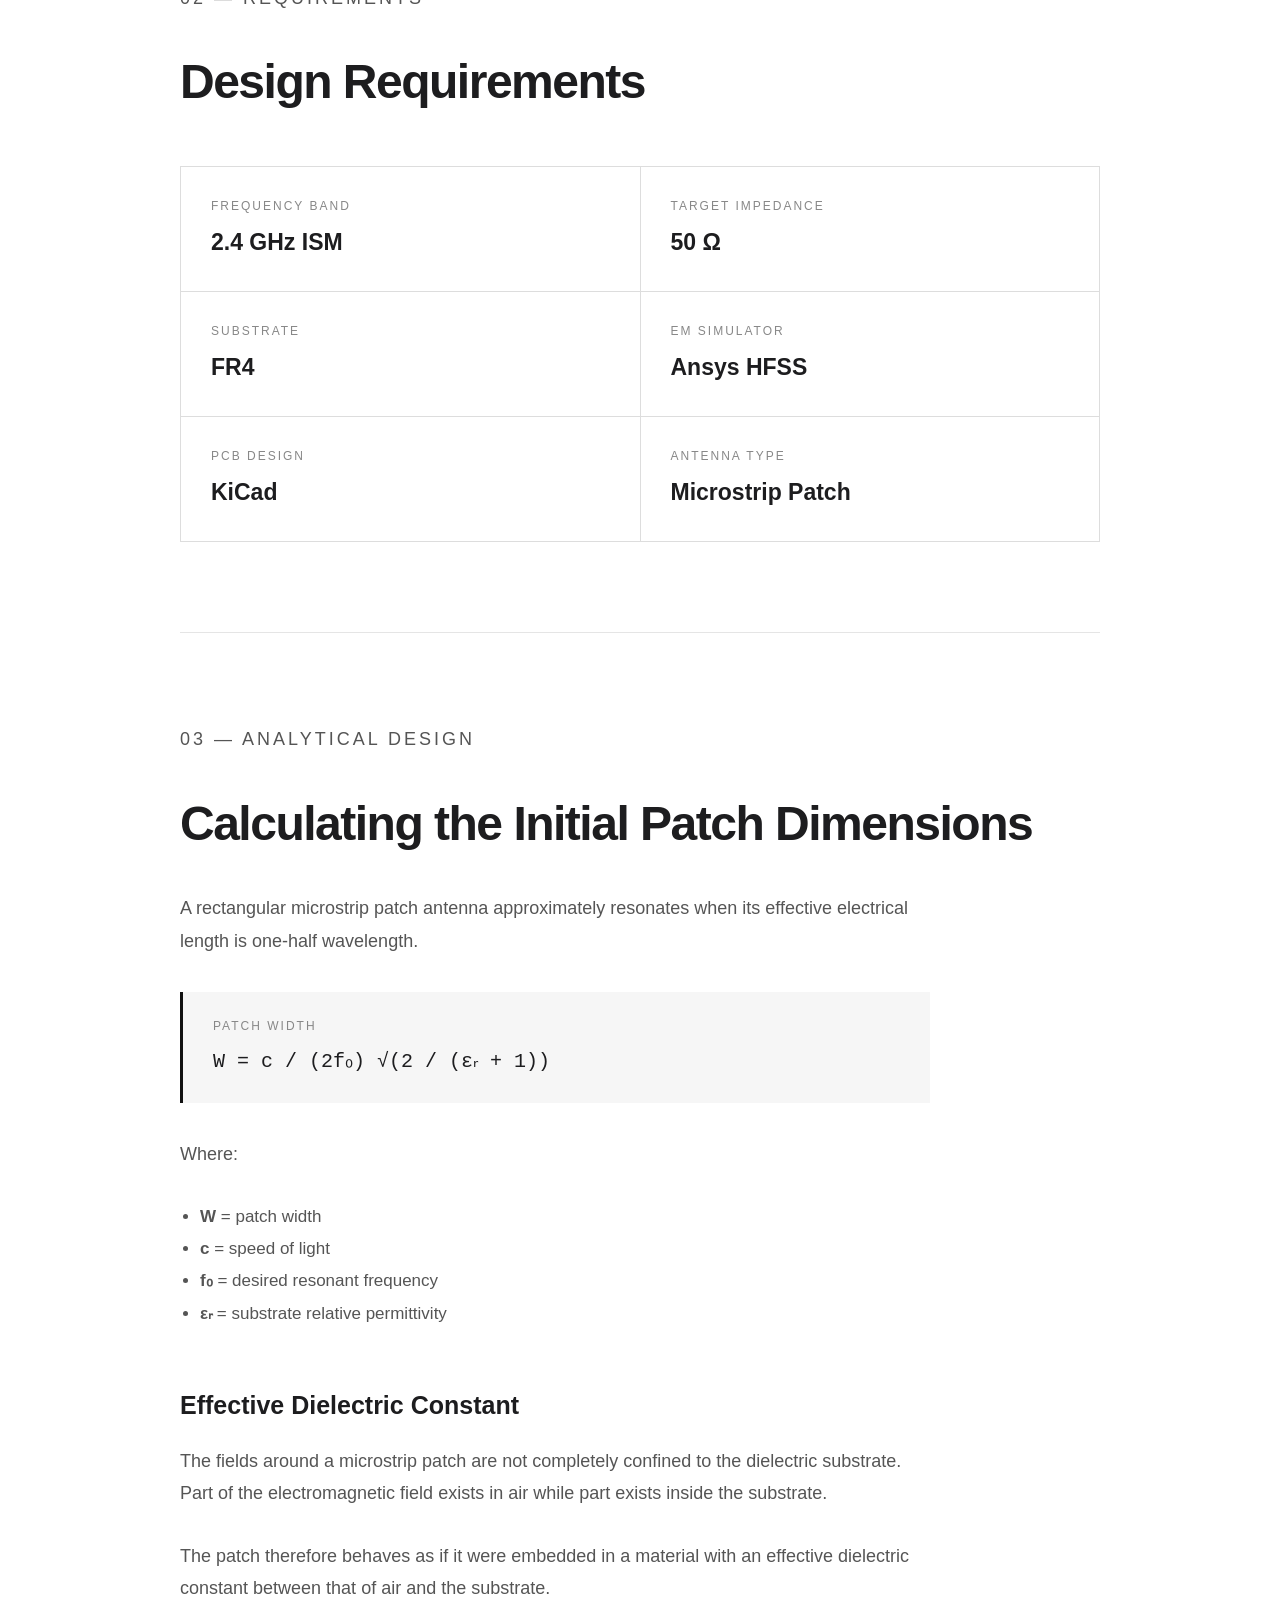
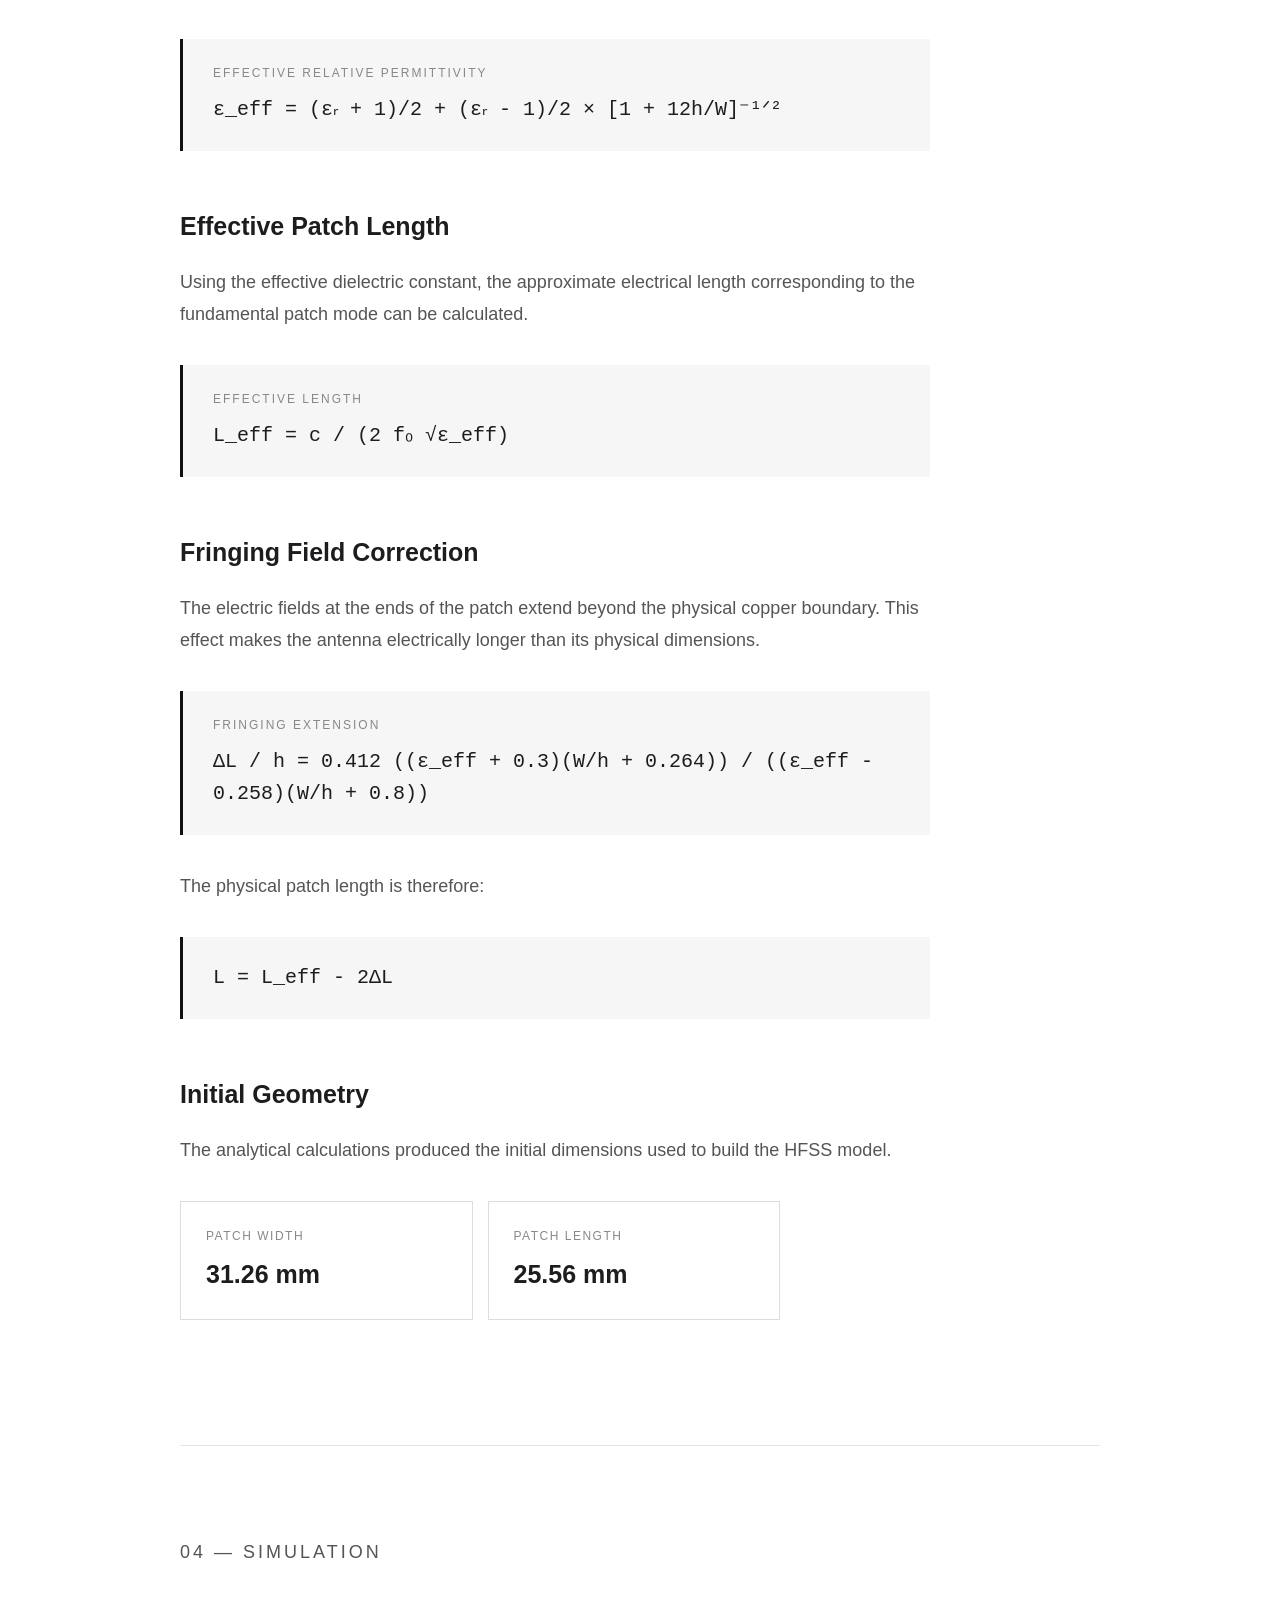
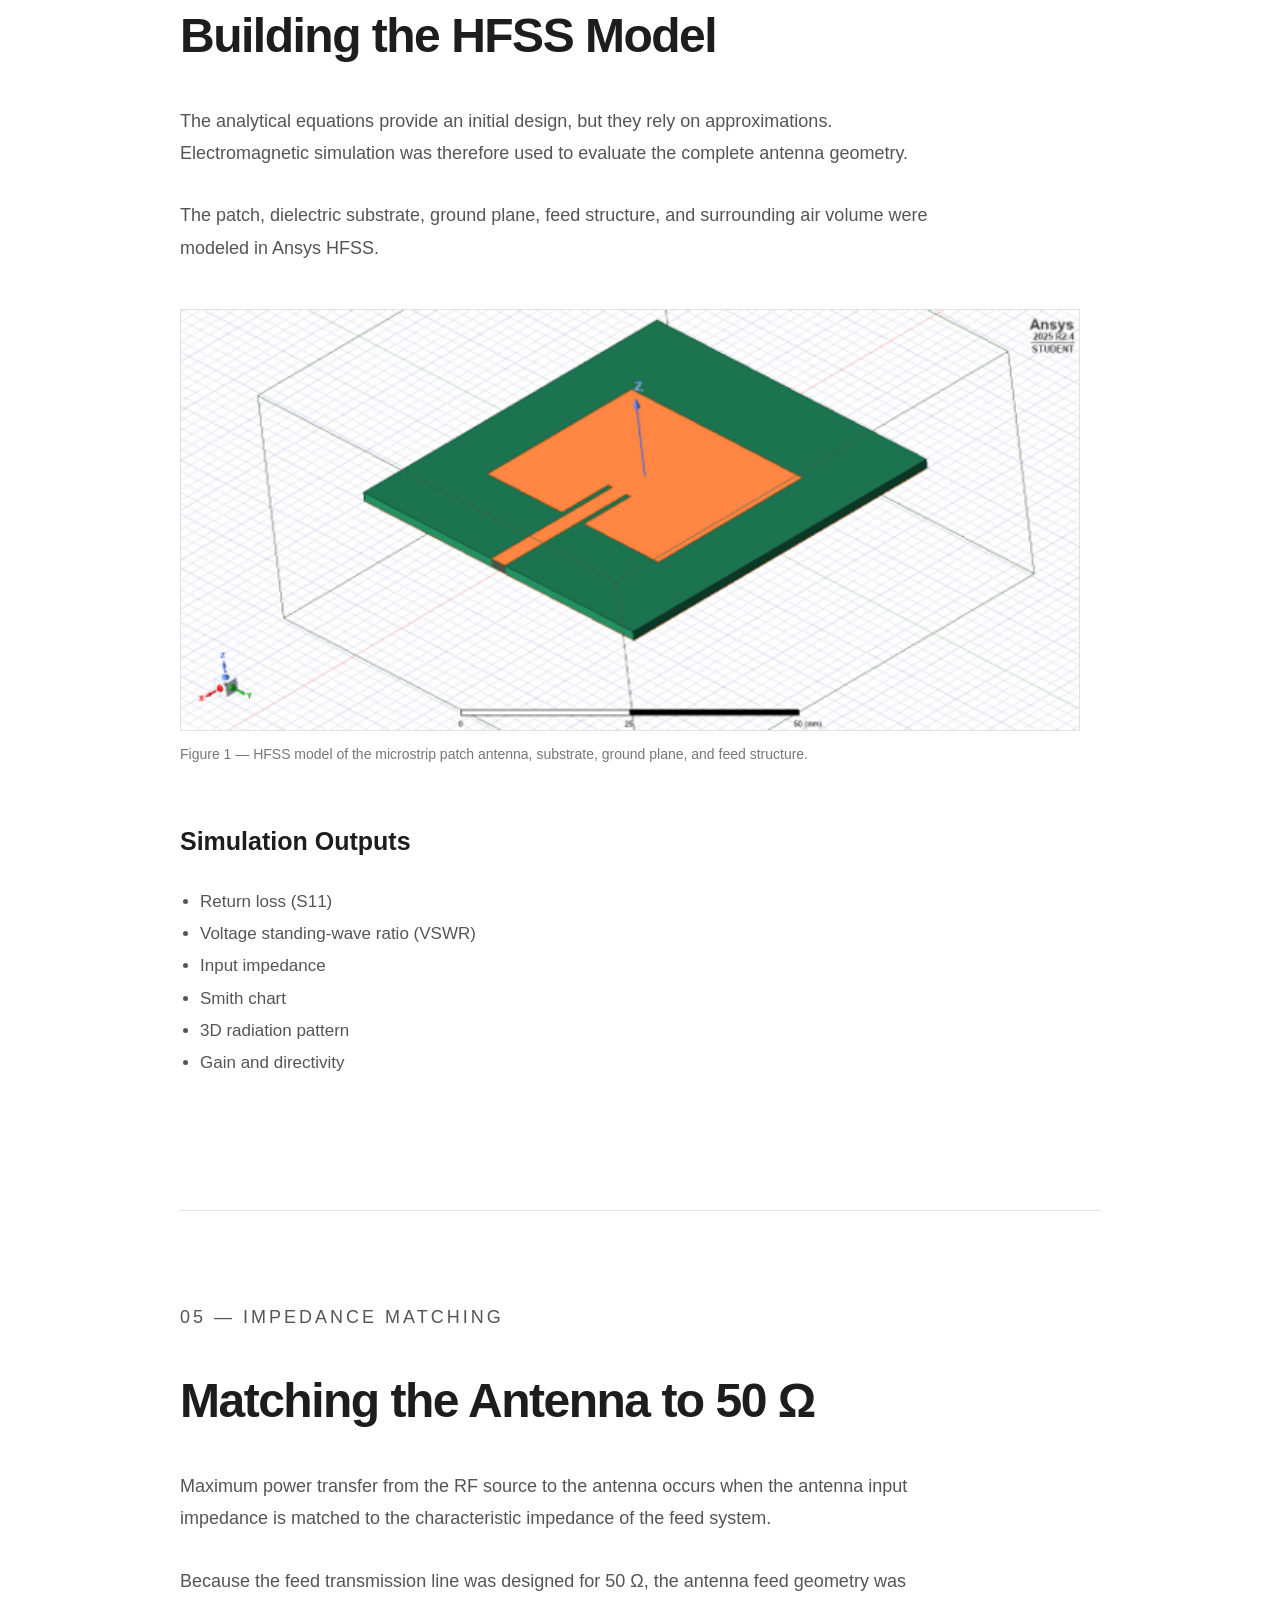
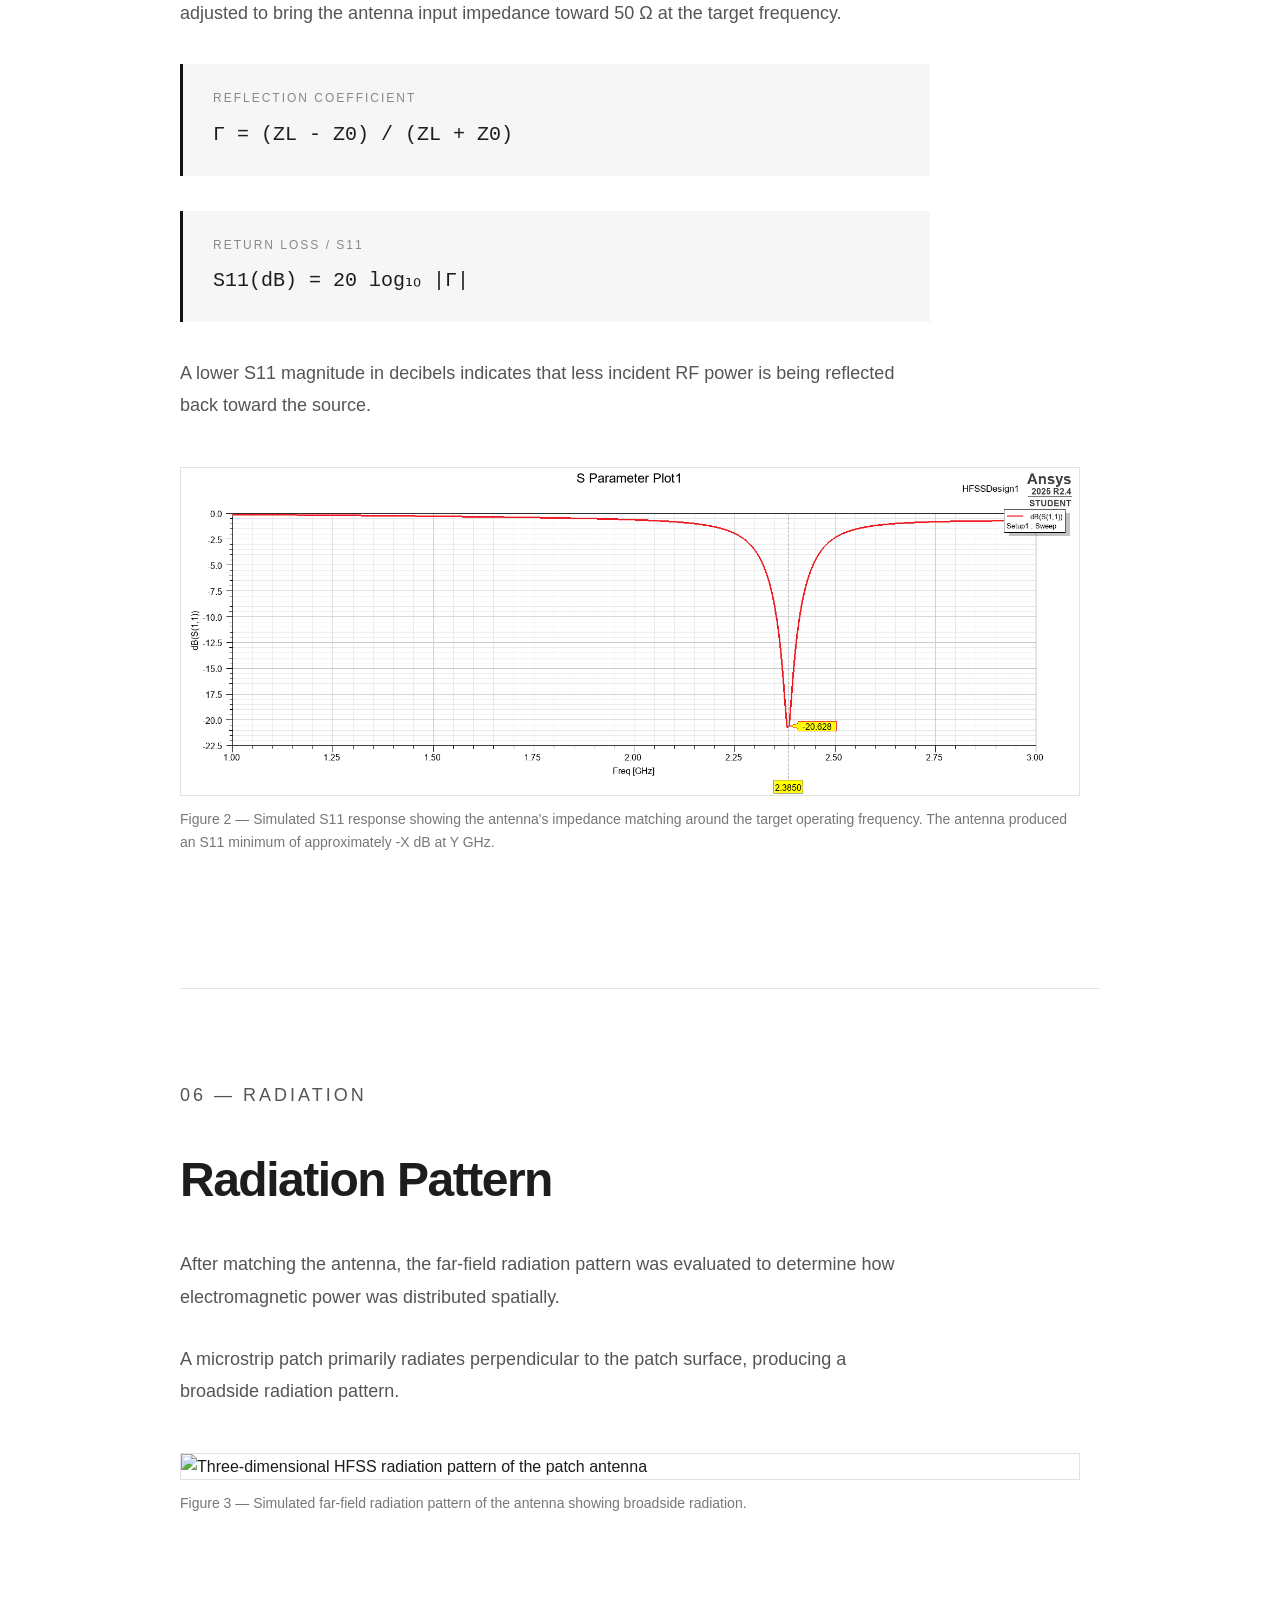
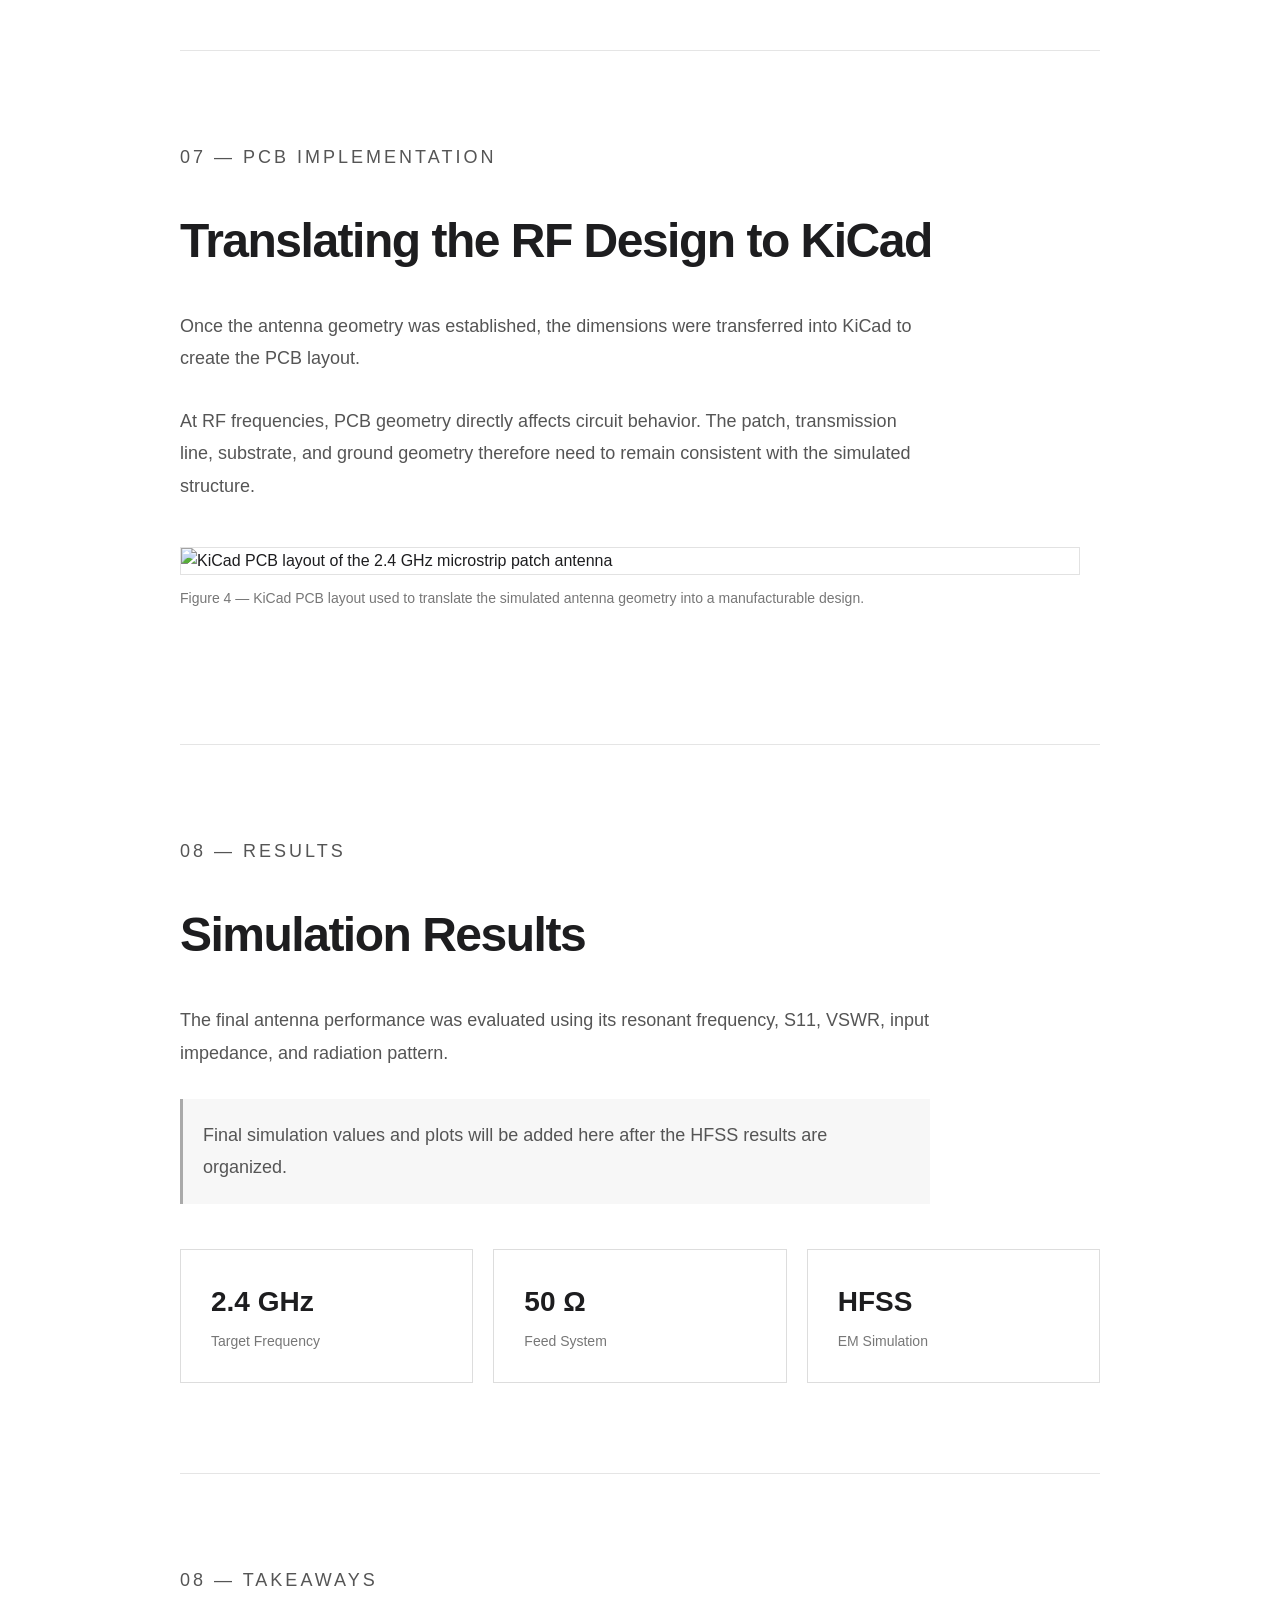
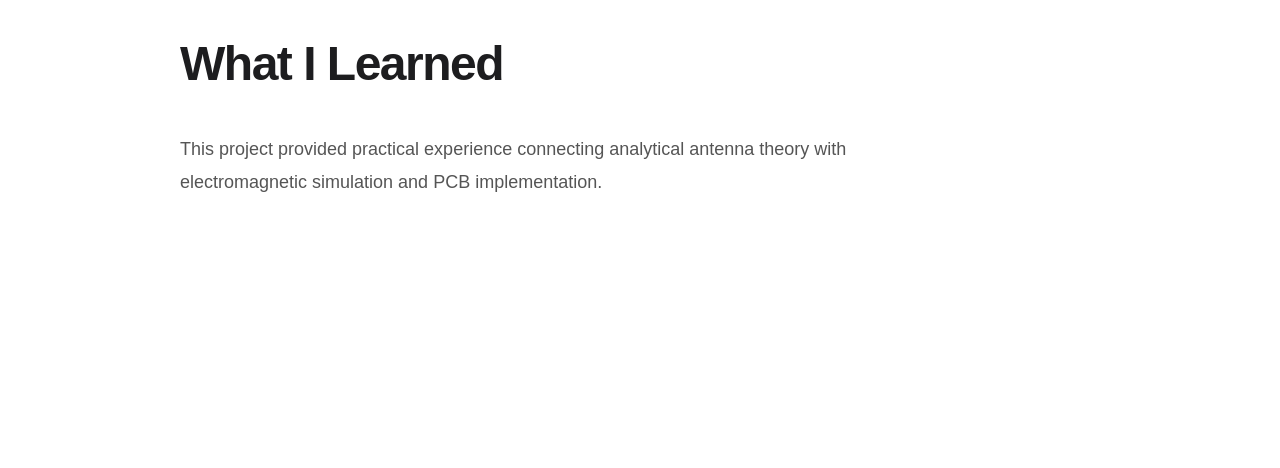
==== commit 6dc20347: "images added" ====
--- a/projects/antenna.html
+++ b/projects/antenna.html
@@ -454,14 +454,19 @@
             </p>
 
 
-            <div class="placeholder large-placeholder">
-
-                <p>
-                    HFSS antenna model
-                    will go here.
-                </p>
-
-            </div>
+            <figure class="project-figure">
+
+                <img
+                    src="../images/antenna/patch_antenna.png"
+                    alt="HFSS model of the 2.4 GHz microstrip patch antenna"
+                >
+
+                <figcaption>
+                    Figure 1 — HFSS model of the microstrip patch antenna,
+                    substrate, ground plane, and feed structure.
+                </figcaption>
+
+            </figure>
 
 
             <h3 class="case-subheading">
@@ -566,13 +571,21 @@
             </p>
 
 
-            <div class="placeholder">
-
-                <p>
-                    S11 plot will go here.
-                </p>
-
-            </div>
+            <figure class="project-figure">
+
+                <img
+                    src="../images/antenna/s11_plot.png"
+                    alt="Simulated S11 response of the 2.4 GHz patch antenna"
+                >
+
+                <figcaption>
+                    Figure 2 — Simulated S11 response showing the antenna's
+                    impedance matching around the target operating frequency.
+                    The antenna produced an S11 minimum of approximately
+                    -X dB at Y GHz.
+                </figcaption>
+
+            </figure>
 
         </section>
 
@@ -604,14 +617,19 @@
             </p>
 
 
-            <div class="placeholder large-placeholder">
-
-                <p>
-                    HFSS 3D radiation pattern
-                    will go here.
-                </p>
-
-            </div>
+            <figure class="project-figure">
+
+                <img
+                    src="../images/antenna/radiation-pattern.png"
+                    alt="Three-dimensional HFSS radiation pattern of the patch antenna"
+                >
+
+                <figcaption>
+                    Figure 3 — Simulated far-field radiation pattern of
+                    the antenna showing broadside radiation.
+                </figcaption>
+
+            </figure>
 
         </section>
 
@@ -645,14 +663,19 @@
             </p>
 
 
-            <div class="placeholder large-placeholder">
-
-                <p>
-                    KiCad PCB layout
-                    will go here.
-                </p>
-
-            </div>
+            <figure class="project-figure">
+
+                <img
+                    src="../images/antenna/kicad-layout.png"
+                    alt="KiCad PCB layout of the 2.4 GHz microstrip patch antenna"
+                >
+
+                <figcaption>
+                    Figure 4 — KiCad PCB layout used to translate the
+                    simulated antenna geometry into a manufacturable design.
+                </figcaption>
+
+            </figure>
 
         </section>
 
--- a/style.css
+++ b/style.css
@@ -733,6 +733,55 @@
 
 .design-values strong {
     font-size: 25px;
+}
+
+/* -------------------------
+   PROJECT FIGURES
+------------------------- */
+
+.project-figure {
+    margin: 45px 0;
+}
+
+.project-figure img {
+    display: block;
+
+    width: 100%;
+    height: auto;
+
+    border: 1px solid #e2e2e2;
+}
+
+.project-figure figcaption {
+    margin-top: 12px;
+
+    font-size: 14px;
+    line-height: 1.6;
+
+    color: #777;
+}
+
+.project-figure {
+    margin: 45px 0;
+
+    max-width: 900px;
+
+    overflow: hidden;
+}
+
+.project-figure img {
+    display: block;
+
+    width: 100%;
+    height: auto;
+
+    border: 1px solid #e2e2e2;
+
+    transition: transform 0.3s ease;
+}
+
+.project-figure img:hover {
+    transform: scale(1.01);
 }
 
 
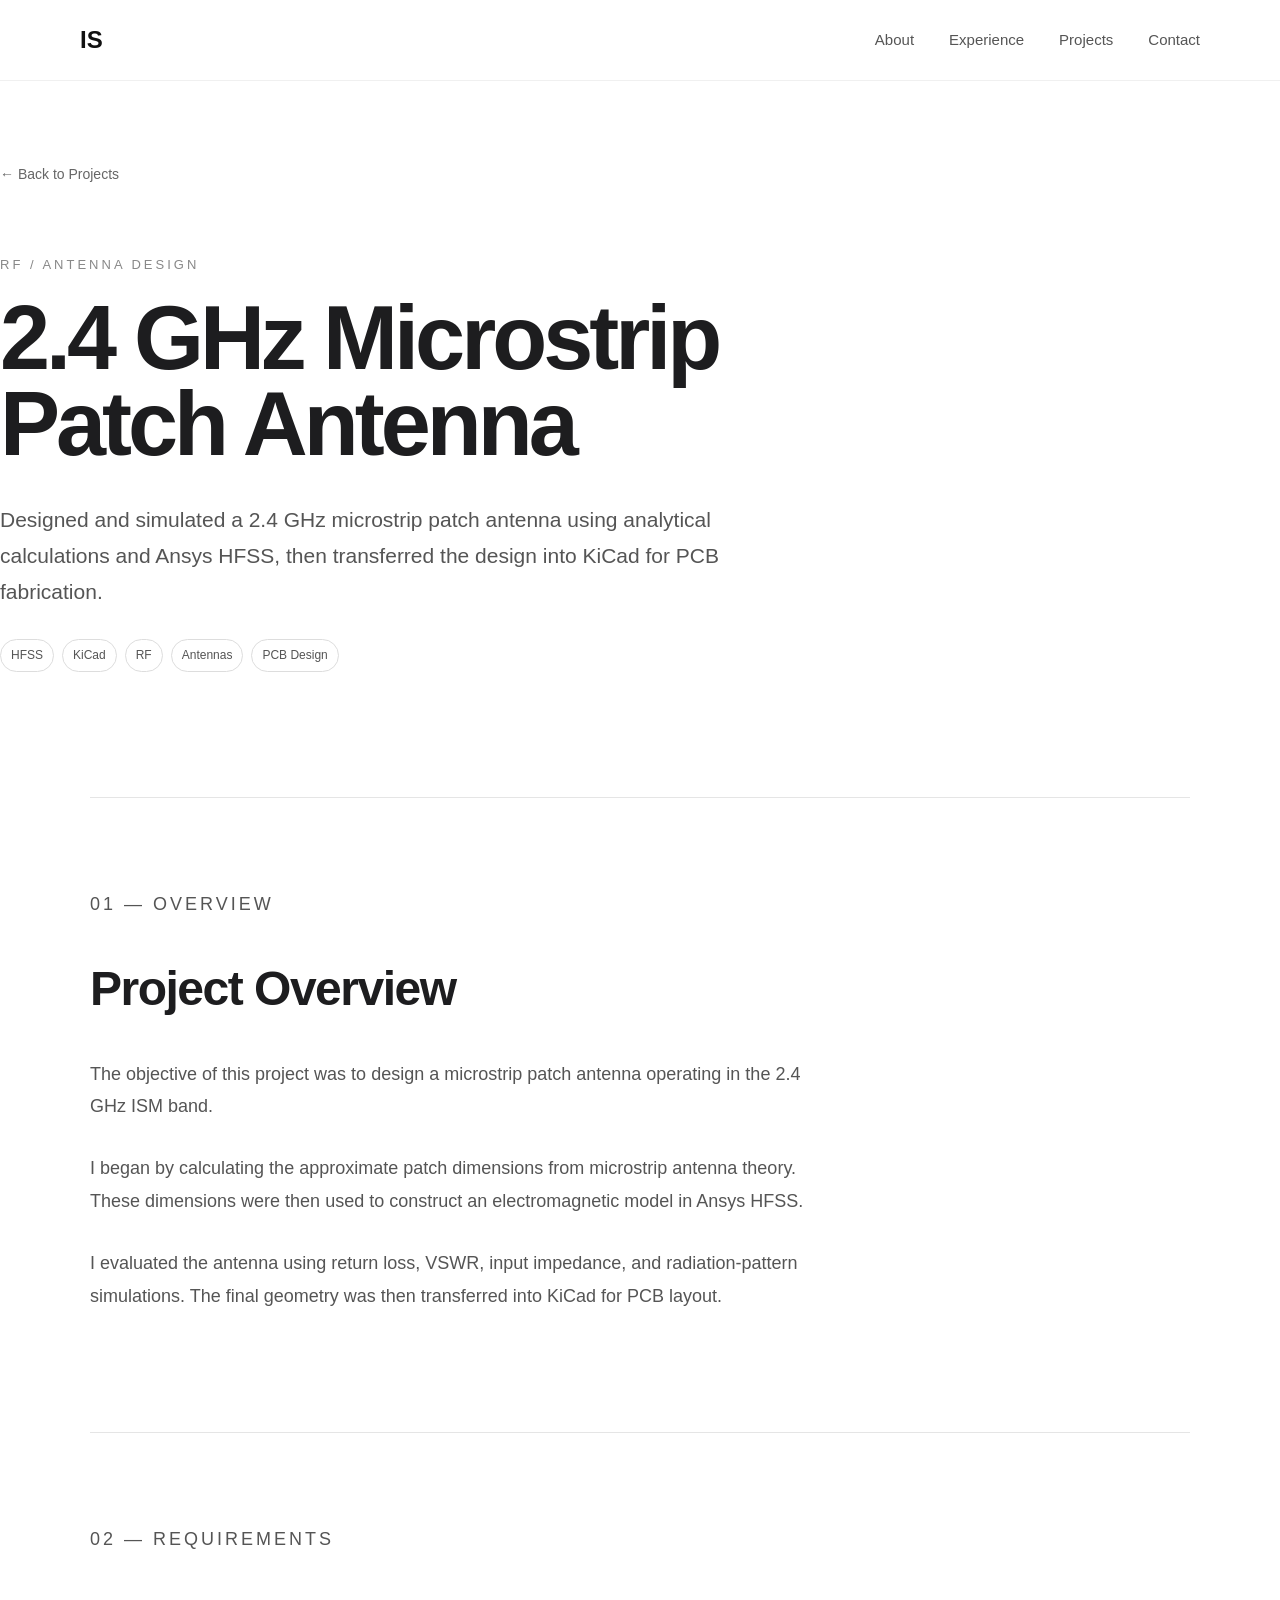
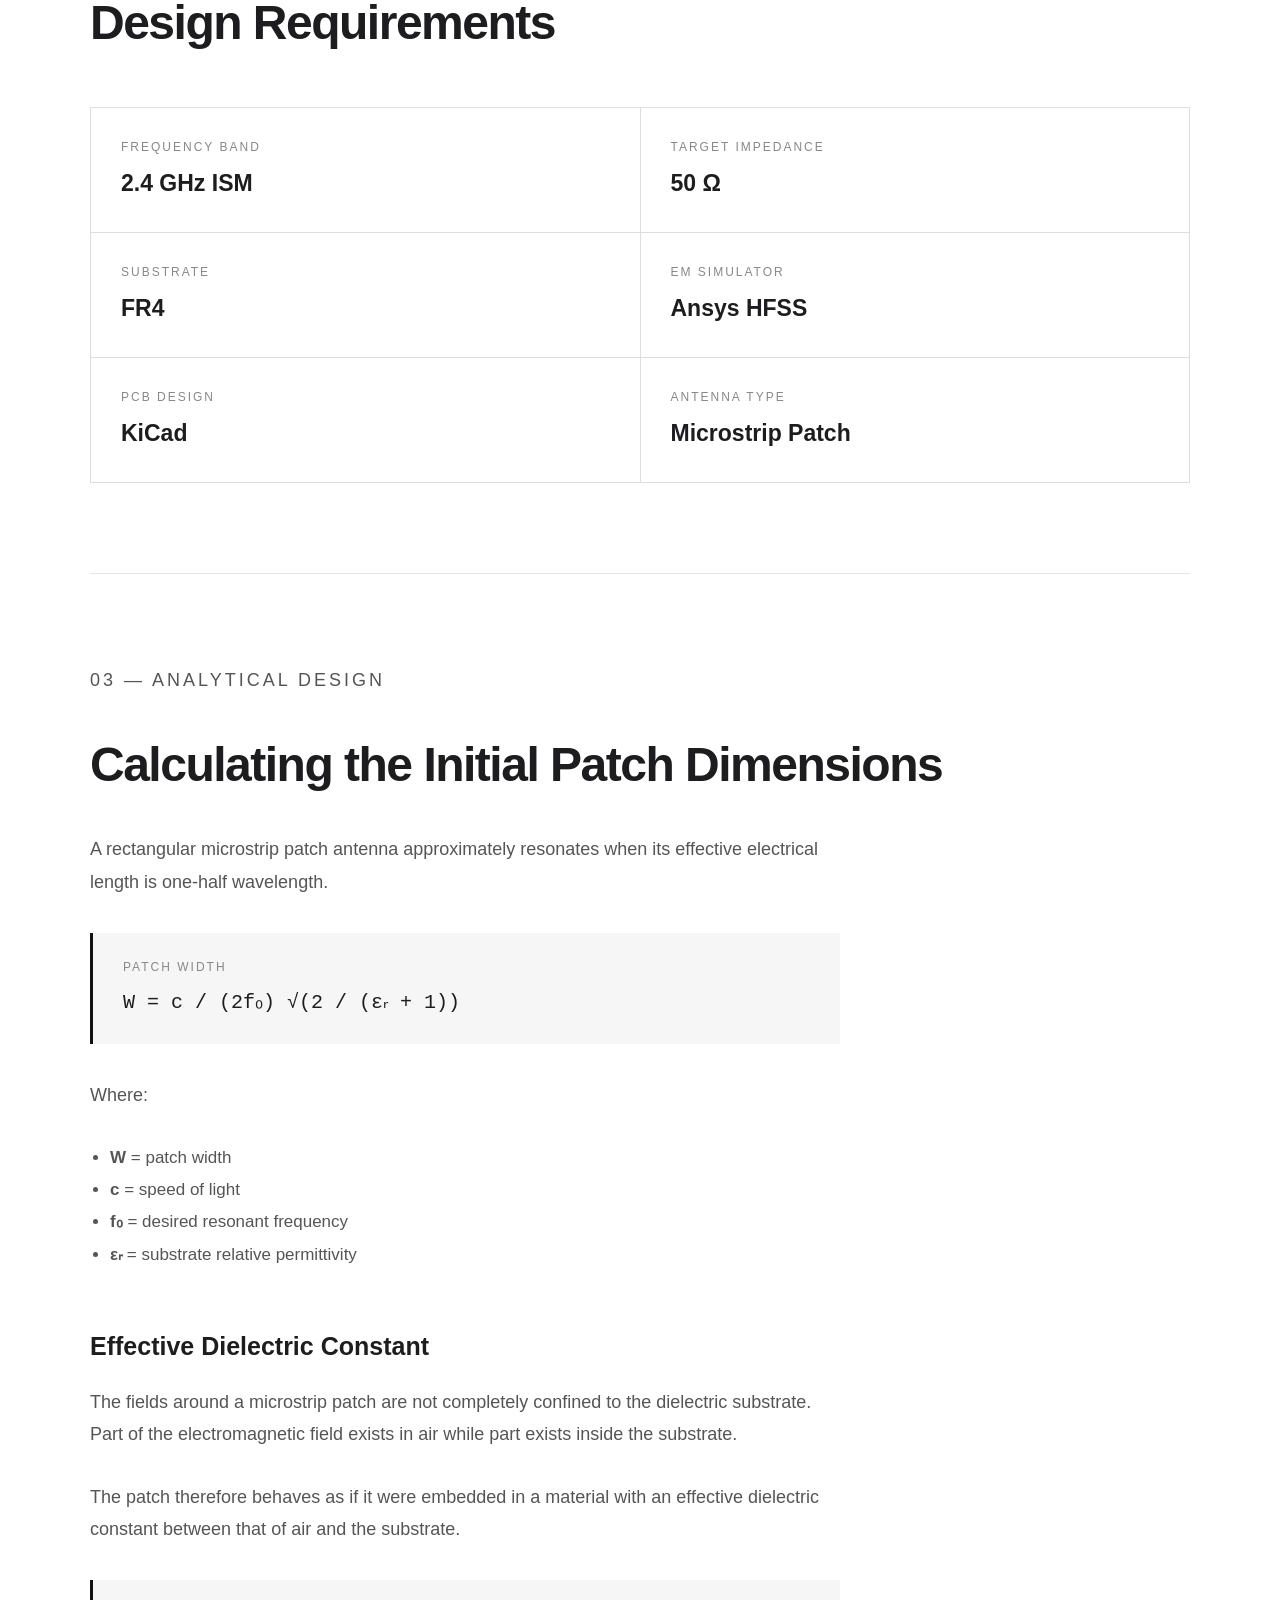
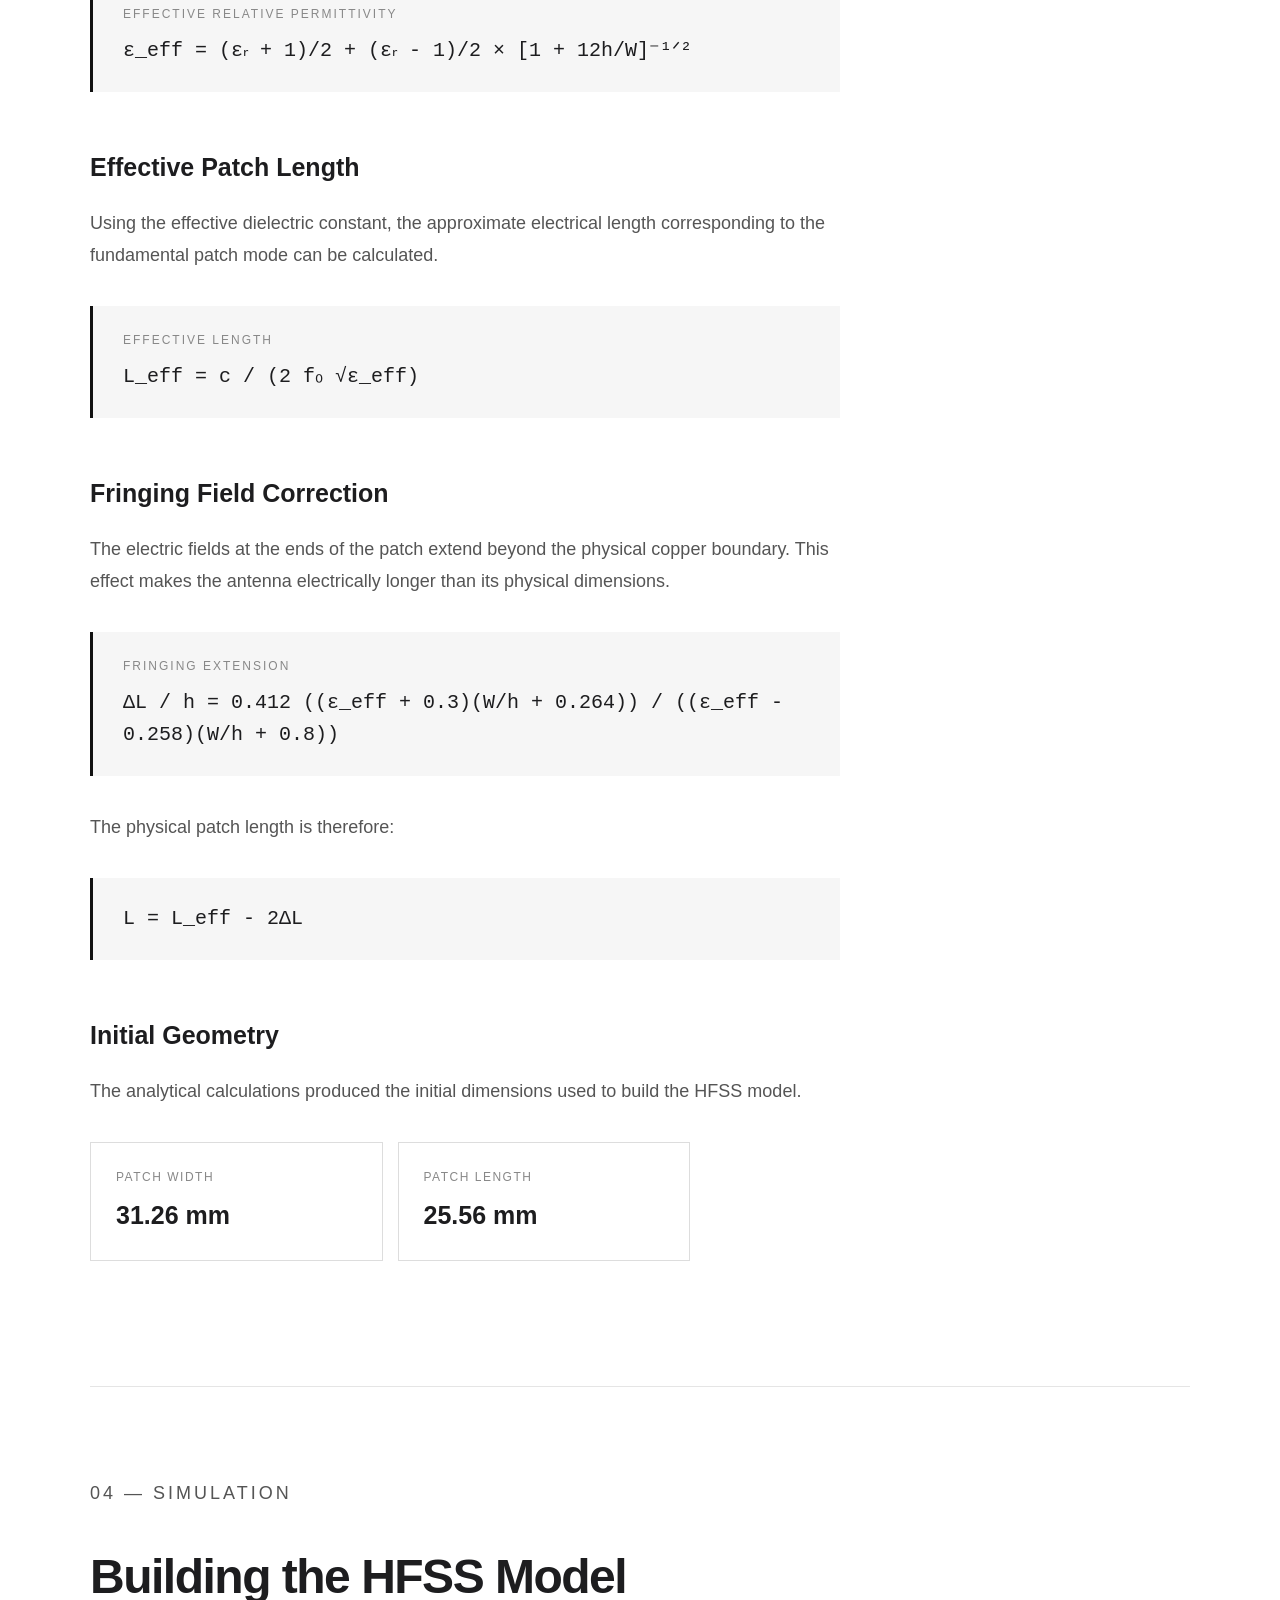
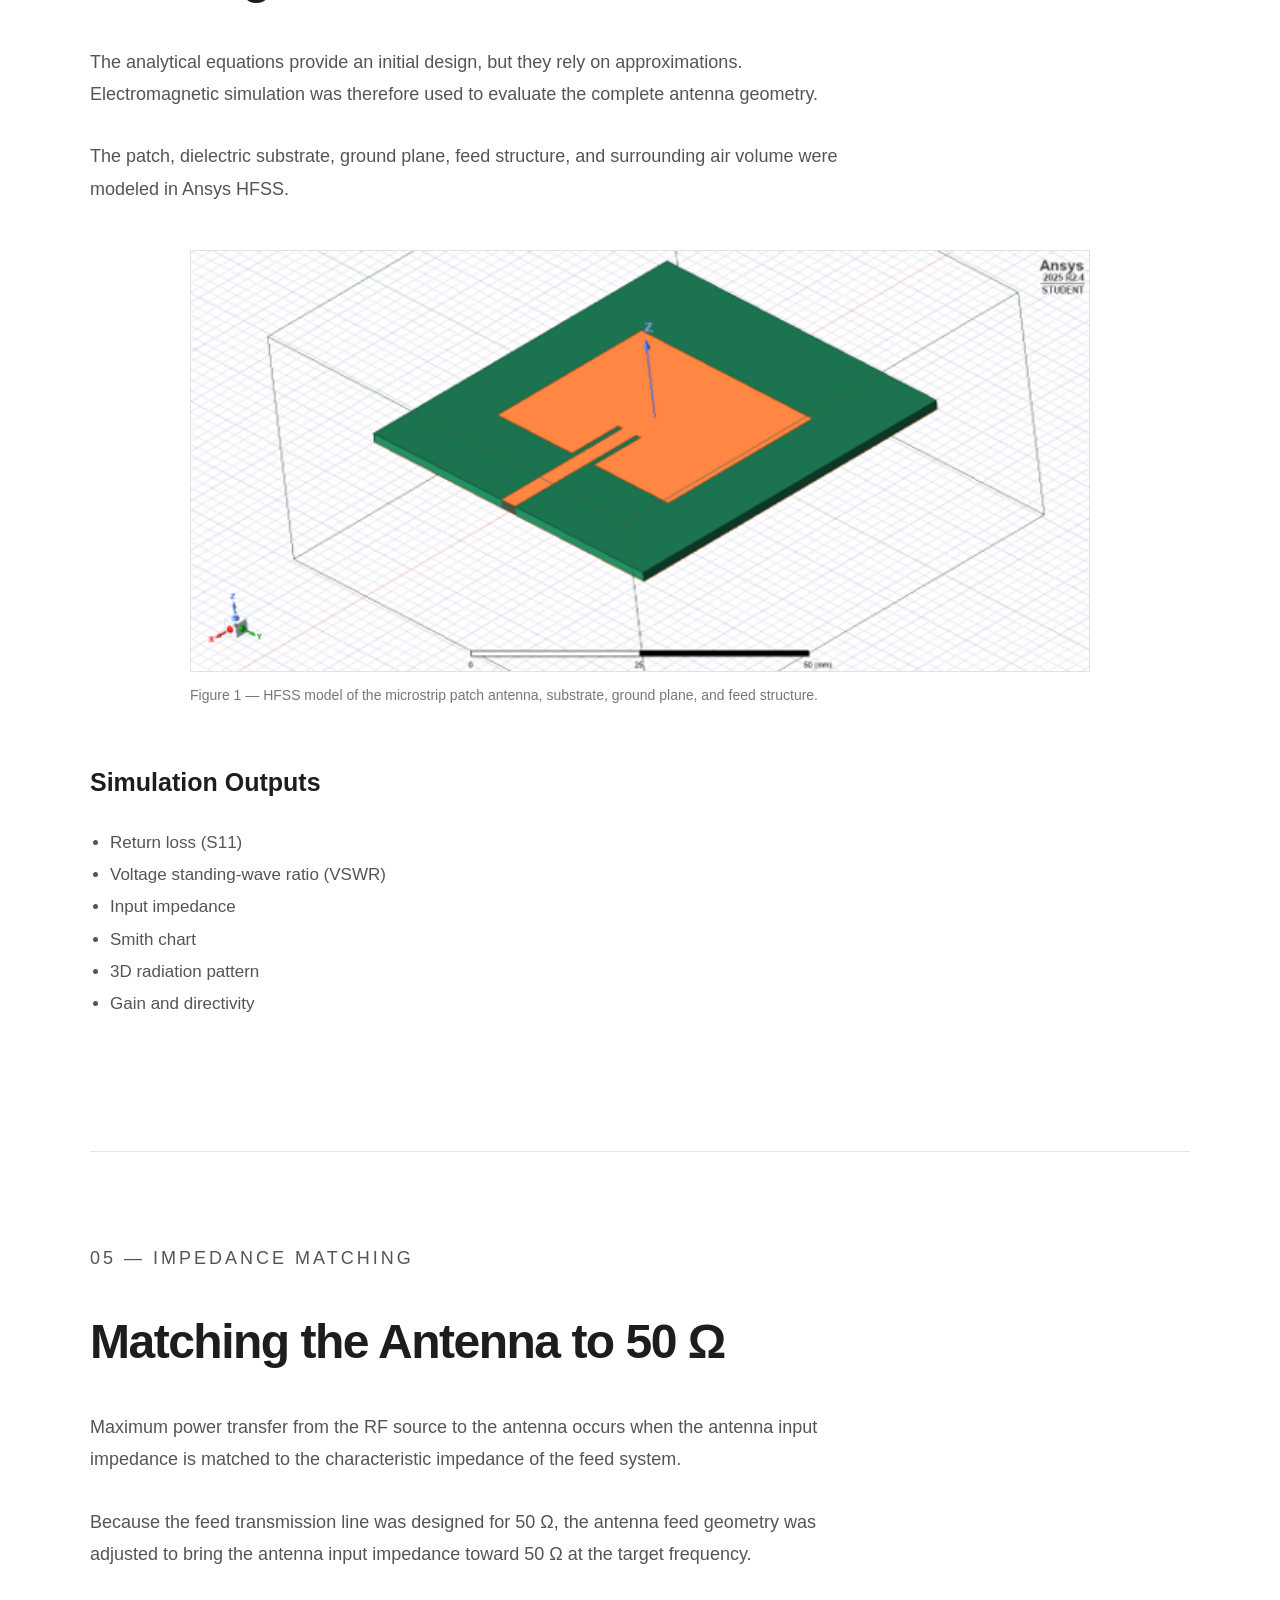
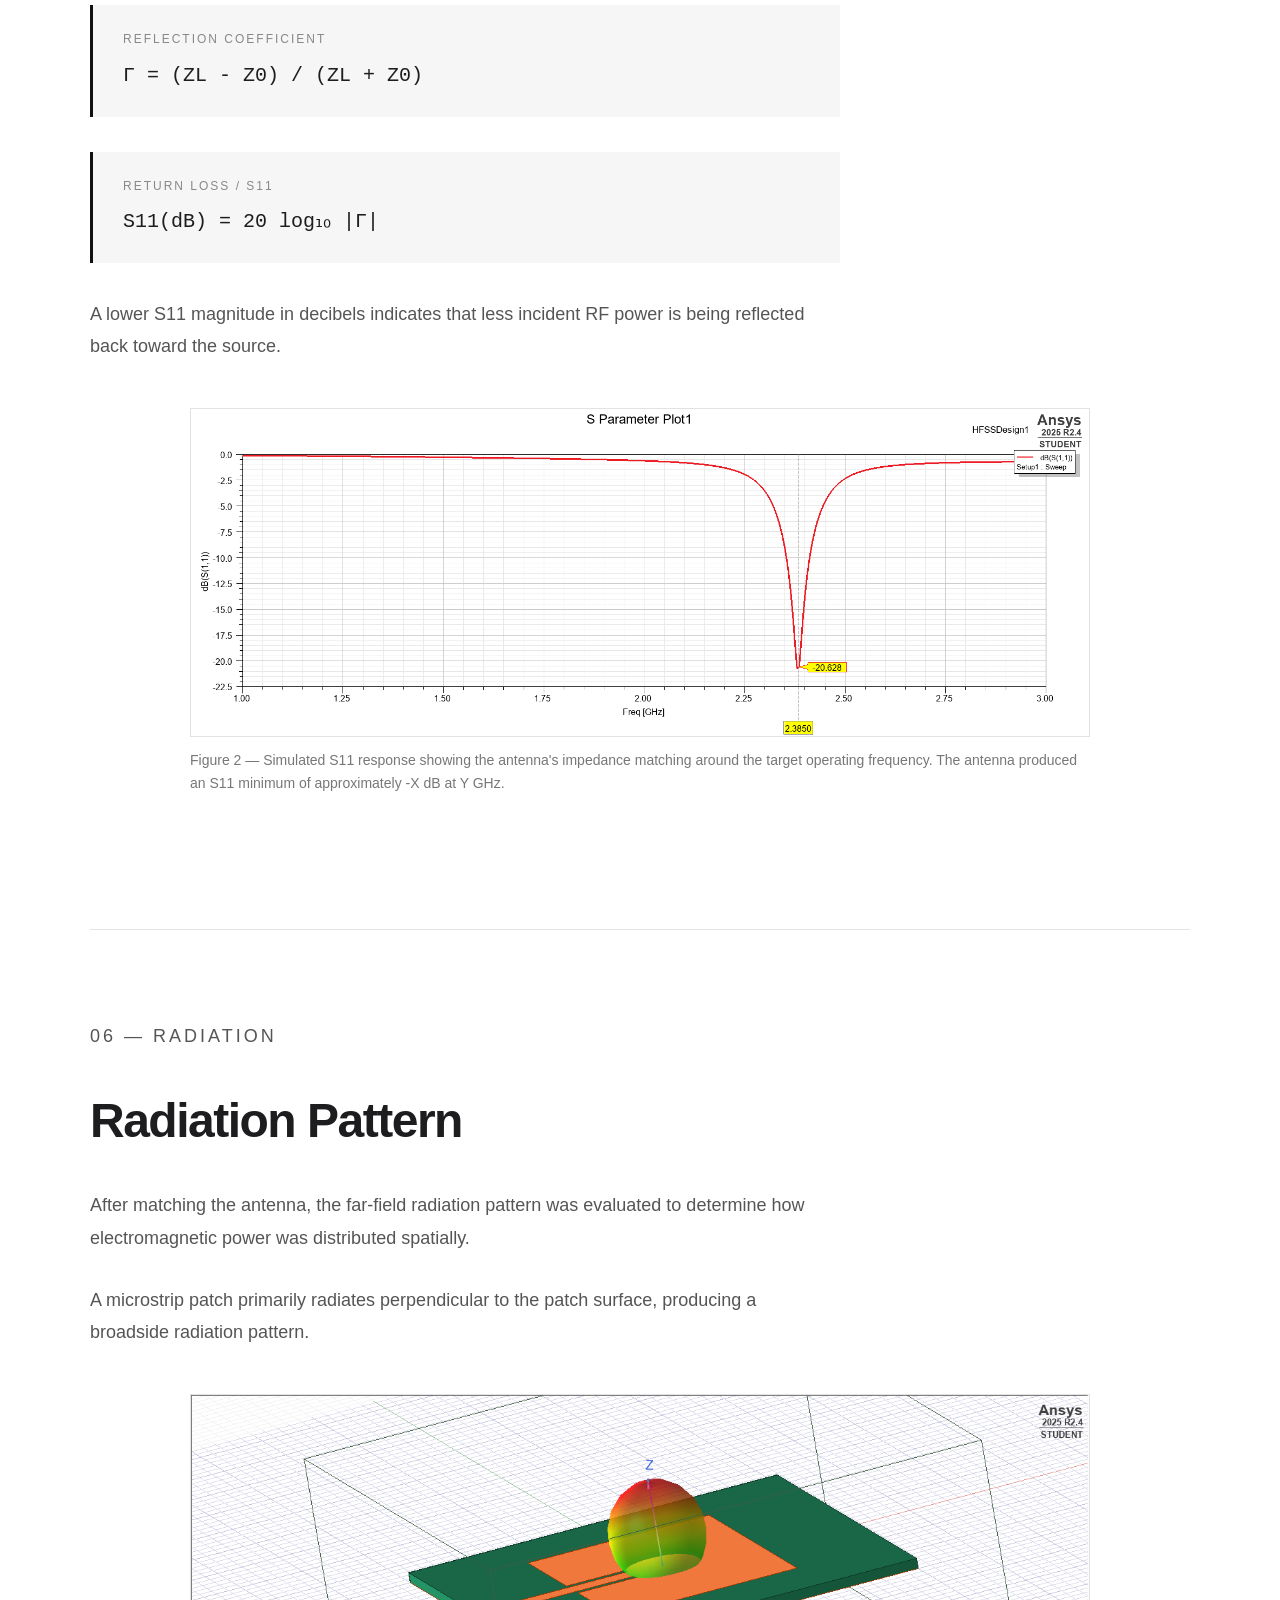
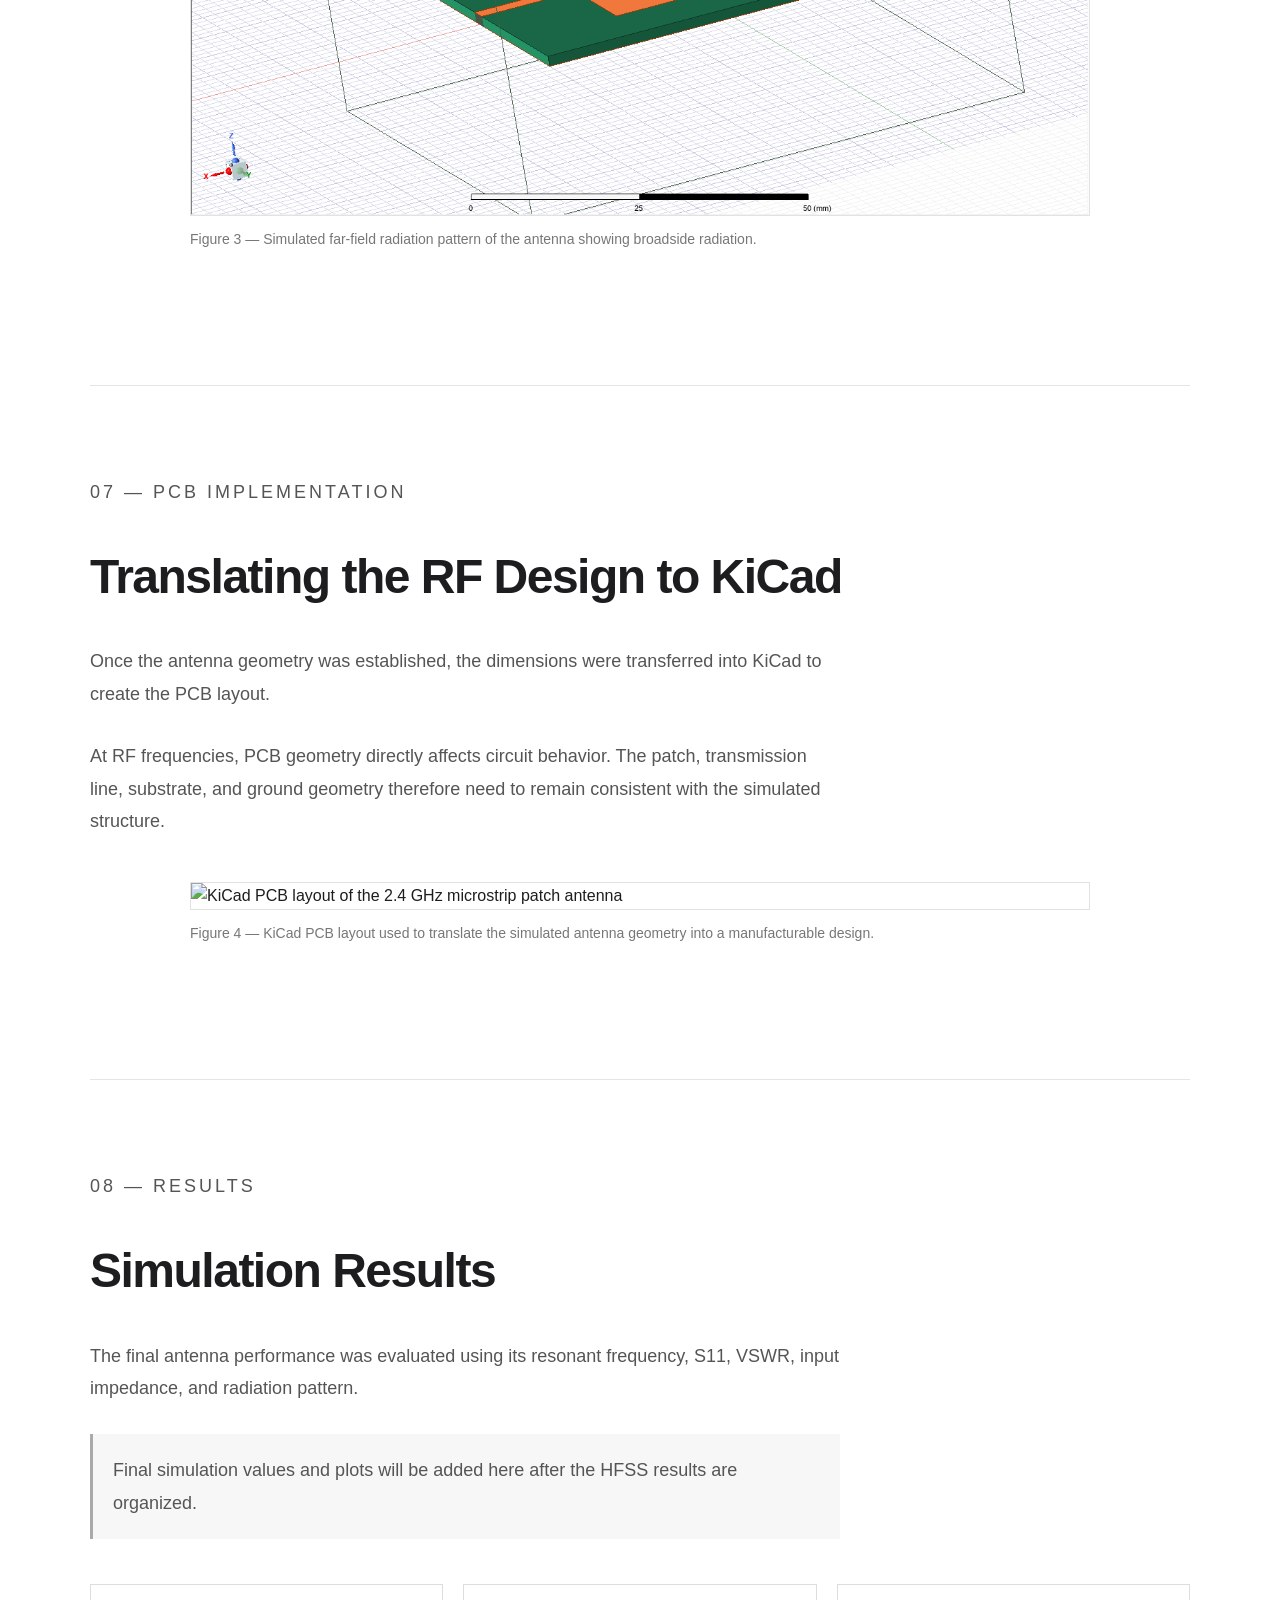
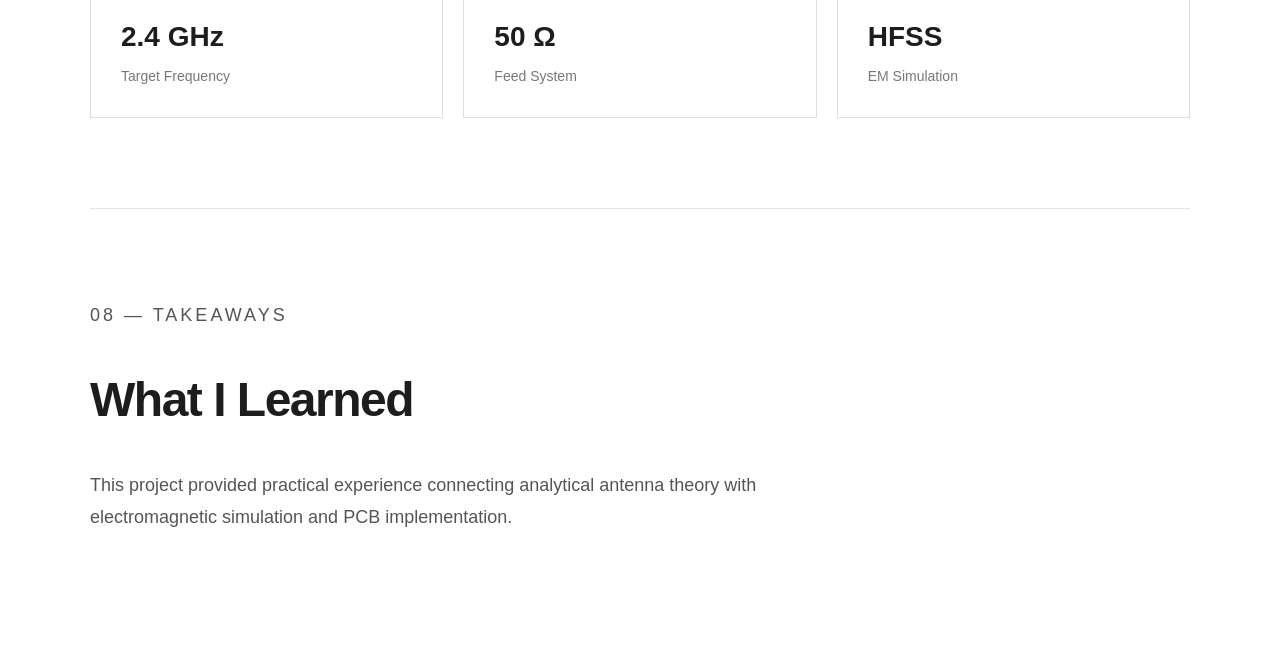
==== commit 2e14f5cf: "adaptive nav bar + js eventhandler + skills bckg" ====
--- a/projects/antenna.html
+++ b/projects/antenna.html
@@ -28,37 +28,40 @@
 
     <!-- NAVIGATION -->
 
-    <nav class="navbar">
-
-        <a
-            href="../index.html"
-            class="logo"
-        >
-            IS
-        </a>
-
-
-        <div class="nav-links">
-
-            <a href="../index.html#about">
-                About
+    <header class="site-header">
+
+        <nav class="navbar">
+
+            <a
+                href="../index.html"
+                class="logo"
+            >
+                IS
             </a>
 
-            <a href="../index.html#experience">
-                Experience
-            </a>
-
-            <a href="../index.html#projects">
-                Projects
-            </a>
-
-            <a href="../index.html#contact">
-                Contact
-            </a>
-
-        </div>
-
-    </nav>
+
+            <div class="nav-links">
+
+                <a href="../index.html#about">
+                    About
+                </a>
+
+                <a href="../index.html#experience">
+                    Experience
+                </a>
+
+                <a href="../index.html#projects">
+                    Projects
+                </a>
+
+                <a href="../index.html#contact">
+                    Contact
+                </a>
+
+            </div>
+
+        </nav>
+    </header>
 
 
 
@@ -457,7 +460,7 @@
             <figure class="project-figure">
 
                 <img
-                    src="../images/antenna/patch_antenna.png"
+                    src="../images/antenna/patch-antenna.png"
                     alt="HFSS model of the 2.4 GHz microstrip patch antenna"
                 >
 
@@ -574,7 +577,7 @@
             <figure class="project-figure">
 
                 <img
-                    src="../images/antenna/s11_plot.png"
+                    src="../images/antenna/s11-plot.png"
                     alt="Simulated S11 response of the 2.4 GHz patch antenna"
                 >
 
--- a/style.css
+++ b/style.css
@@ -32,6 +32,20 @@
     align-items: center;
 }
 
+.site-header {
+    position: sticky;
+    top: 0;
+
+    background: rgba(255, 255, 255, 0.92);
+
+    backdrop-filter: blur(10px);
+    -webkit-backdrop-filter: blur(10px);
+
+    border-bottom: 1px solid rgba(0, 0, 0, 0.06);
+
+    z-index: 1000;
+}
+
 .logo {
     font-size: 24px;
     font-weight: 700;
@@ -58,6 +72,29 @@
     color: #111;
 }
 
+.about-section,
+.experience-section,
+.projects-section,
+.skills-section {
+    max-width: none;
+
+    margin: 0;
+
+    padding: 120px max(40px, calc((100vw - 1120px) / 2));
+
+    background: #f7f7f7;
+}
+.contact-section {
+    border-top: 1px solid #eeeeee;
+}
+
+a {
+    transition:
+        color 0.2s ease,
+        opacity 0.2s ease,
+        transform 0.2s ease;
+}
+
 /* GENERAL SECTIONS */
 
 section {
@@ -72,6 +109,42 @@
     font-size: 36px;
 
     margin-bottom: 40px;
+}
+
+.menu-toggle {
+    display: none;
+
+    background: none;
+    border: none;
+
+    cursor: pointer;
+
+    padding: 8px;
+}
+
+.menu-toggle span {
+    display: block;
+
+    width: 24px;
+    height: 2px;
+
+    margin: 5px 0;
+
+    background: #111;
+
+    transition: 0.25s ease;
+}
+
+.menu-toggle.active span:nth-child(1) {
+    transform: translateY(7px) rotate(45deg);
+}
+
+.menu-toggle.active span:nth-child(2) {
+    opacity: 0;
+}
+
+.menu-toggle.active span:nth-child(3) {
+    transform: translateY(-7px) rotate(-45deg);
 }
 
 
@@ -85,7 +158,7 @@
     max-width: 1200px;
 
     margin: 0 auto;
-    padding: 80px 40px;
+    padding: 80px 0 40px;
 
     display: flex;
     align-items: center;
@@ -190,24 +263,85 @@
 }
 
 
-/* EXPERIENCE */
-
-.experience-card {
+/* -------------------------
+   EXPERIENCE
+------------------------- */
+
+.experience-section {
+    max-width: 1200px;
+    margin: 0 auto;
+
+    padding: 120px 40px;
+}
+
+.experience-section > h2 {
+    font-size: clamp(38px, 5vw, 60px);
+
+    letter-spacing: -2px;
+
+    margin-bottom: 55px;
+}
+
+.experience-entry {
+    display: grid;
+
+    grid-template-columns: 220px 1fr;
+
+    gap: 50px;
+
+    padding: 40px 0;
+
+    border-top: 1px solid #ddd;
+}
+
+.experience-date {
+    font-size: 14px;
+
+    color: #777;
+}
+
+.experience-info {
     max-width: 700px;
-
-    padding: 30px;
-
-    border-left: 3px solid #111;
-}
-
-.experience-card h3 {
-    font-size: 24px;
-}
-
-.experience-card h4 {
-    margin-bottom: 15px;
-
-    color: #666;
+}
+
+.experience-info h3 {
+    font-size: 26px;
+
+    margin-bottom: 5px;
+}
+
+.experience-company {
+    color: #777;
+
+    margin-bottom: 20px;
+}
+
+.experience-description {
+    color: #555;
+
+    line-height: 1.8;
+
+    margin-bottom: 20px;
+}
+
+.experience-tags {
+    display: flex;
+
+    flex-wrap: wrap;
+
+    gap: 8px;
+}
+
+.experience-tags span {
+    padding: 6px 10px;
+
+    border: 1px solid #ddd;
+
+    border-radius: 50px;
+
+    font-size: 12px;
+
+    color: #555;
 }
 
 
@@ -275,7 +409,7 @@
     transform: translateY(-6px);
 
     box-shadow:
-        0 20px 40px rgba(0, 0, 0, 0.08);
+        0 18px 45px rgba(0, 0, 0, 0.09);
 }
 
 
@@ -377,70 +511,59 @@
     transform: translateX(5px);
 }
 
-.project-grid {
-    display: grid;
-
-    grid-template-columns:
-        repeat(auto-fit, minmax(260px, 1fr));
-
-    gap: 25px;
-}
-
-.project-card {
-    padding: 30px;
-
-    border: 1px solid #ddd;
-
-    transition: 0.25s ease;
-}
-
-.project-card:hover {
-    transform: translateY(-7px);
-
-    box-shadow: 0 15px 35px rgba(0, 0, 0, 0.08);
-}
-
-.project-card h3 {
-    font-size: 23px;
-
-    margin-bottom: 15px;
-}
-
-.project-card p {
-    color: #666;
-
-    margin-bottom: 20px;
-}
-
-.project-card a {
+
+
+/* -------------------------
+   CONTACT
+------------------------- */
+
+.contact-section {
+    max-width: 1200px;
+    margin: 0 auto;
+
+    padding: 140px 40px 180px;
+}
+
+.contact-section h2 {
+    max-width: 800px;
+
+    font-size: clamp(50px, 8vw, 90px);
+
+    line-height: 1;
+
+    letter-spacing: -4px;
+
+    margin-bottom: 30px;
+}
+
+.contact-text {
+    max-width: 600px;
+
+    color: #555;
+
+    font-size: 18px;
+
+    line-height: 1.8;
+
+    margin-bottom: 35px;
+}
+
+.contact-links {
+    display: flex;
+
+    gap: 30px;
+}
+
+.contact-links a {
+    color: #111;
+
+    font-weight: 600;
+
     text-decoration: none;
-
-    color: #111;
-
-    font-weight: bold;
-}
-
-
-/* CONTACT */
-
-#contact {
-    padding-bottom: 150px;
-}
-
-#contact p {
-    margin-bottom: 20px;
-}
-
-/* -------------------------
-   PROJECT CASE STUDY
-------------------------- */
-
-.case-study {
-    max-width: 1000px;
-
-    margin: 0 auto;
-
-    padding: 60px 40px 150px;
+}
+
+.contact-links a:hover {
+    text-decoration: underline;
 }
 
 
@@ -740,7 +863,11 @@
 ------------------------- */
 
 .project-figure {
-    margin: 45px 0;
+    max-width: 900px;
+
+    margin: 45px auto;
+
+    overflow: hidden;
 }
 
 .project-figure img {
@@ -750,6 +877,8 @@
     height: auto;
 
     border: 1px solid #e2e2e2;
+
+    transition: transform 0.3s ease;
 }
 
 .project-figure figcaption {
@@ -761,33 +890,167 @@
     color: #777;
 }
 
-.project-figure {
-    margin: 45px 0;
-
-    max-width: 900px;
-
-    overflow: hidden;
-}
-
-.project-figure img {
-    display: block;
-
-    width: 100%;
-    height: auto;
-
-    border: 1px solid #e2e2e2;
-
-    transition: transform 0.3s ease;
-}
-
 .project-figure img:hover {
     transform: scale(1.01);
 }
 
 
+/* -------------------------
+   ABOUT
+------------------------- */
+
+.about-section {
+    max-width: 1200px;
+    margin: 0 auto;
+
+    padding: 120px 40px;
+}
+
+.about-section > h2 {
+    max-width: 850px;
+
+    font-size: clamp(38px, 5vw, 65px);
+
+    line-height: 1.1;
+
+    letter-spacing: -2px;
+
+    margin-bottom: 55px;
+}
+
+.about-grid {
+    display: grid;
+
+    grid-template-columns: 2fr 1fr;
+
+    gap: 80px;
+}
+
+.about-main {
+    max-width: 700px;
+}
+
+.about-main p {
+    font-size: 19px;
+
+    line-height: 1.8;
+
+    color: #555;
+
+    margin-bottom: 25px;
+}
+
+.about-details {
+    border-top: 1px solid #ddd;
+}
+
+.about-details div {
+    padding: 20px 0;
+
+    border-bottom: 1px solid #ddd;
+}
+
+.about-details span {
+    display: block;
+
+    margin-bottom: 5px;
+
+    font-size: 11px;
+
+    letter-spacing: 2px;
+
+    color: #888;
+
+    text-transform: uppercase;
+}
+
+.about-details p {
+    font-size: 16px;
+}
+
+/* -------------------------
+   SKILLS
+------------------------- */
+
+.skills-section {
+    max-width: 1200px;
+    margin: 0 auto;
+
+    padding: 120px 40px;
+}
+
+.skills-section > h2 {
+    font-size: clamp(38px, 5vw, 60px);
+
+    letter-spacing: -2px;
+
+    margin-bottom: 55px;
+}
+
+.skills-grid {
+    display: grid;
+
+    grid-template-columns:
+        repeat(3, 1fr);
+
+    border-top: 1px solid #ddd;
+    border-left: 1px solid #ddd;
+}
+
+.skill-group {
+    padding: 30px;
+
+    border-right: 1px solid #ddd;
+    border-bottom: 1px solid #ddd;
+}
+
+.skill-group h3 {
+    font-size: 18px;
+
+    margin-bottom: 12px;
+}
+
+.skill-group p {
+    color: #666;
+
+    font-size: 15px;
+
+    line-height: 1.7;
+}
+
+
 /* MOBILE */
 
 @media (max-width: 700px) {
+    .about-section,
+    .experience-section,
+    .skills-section,
+    .contact-section {
+        padding-left: 25px;
+        padding-right: 25px;
+    }
+
+    .about-grid {
+        grid-template-columns: 1fr;
+
+        gap: 40px;
+    }
+
+    .experience-entry {
+        grid-template-columns: 1fr;
+
+        gap: 15px;
+    }
+
+    .skills-grid {
+        grid-template-columns: 1fr;
+    }
+
+    .contact-links {
+        flex-direction: column;
+
+        gap: 15px;
+    }
 
     .navbar {
         padding: 0 20px;
@@ -824,4 +1087,52 @@
     .project-content {
         padding: 22px;
     }
+
+    .menu-toggle {
+    display: block;
+
+    position: relative;
+
+    z-index: 1001;
+    }
+
+    .navbar {
+        position: relative;
+    }
+
+    .nav-links {
+        position: absolute;
+
+        top: 80px;
+        left: 0;
+
+        width: 100%;
+
+        display: none;
+        flex-direction: column;
+
+        gap: 0;
+
+        padding: 20px;
+
+        background: white;
+
+        border-bottom: 1px solid #ddd;
+
+        z-index: 1000;
+    }
+
+    .nav-links.active {
+        display: flex;
+    }
+
+    .nav-links a {
+        width: 100%;
+
+        padding: 15px 0;
+
+        font-size: 16px;
+
+        border-bottom: 1px solid #eee;
+    }
 }
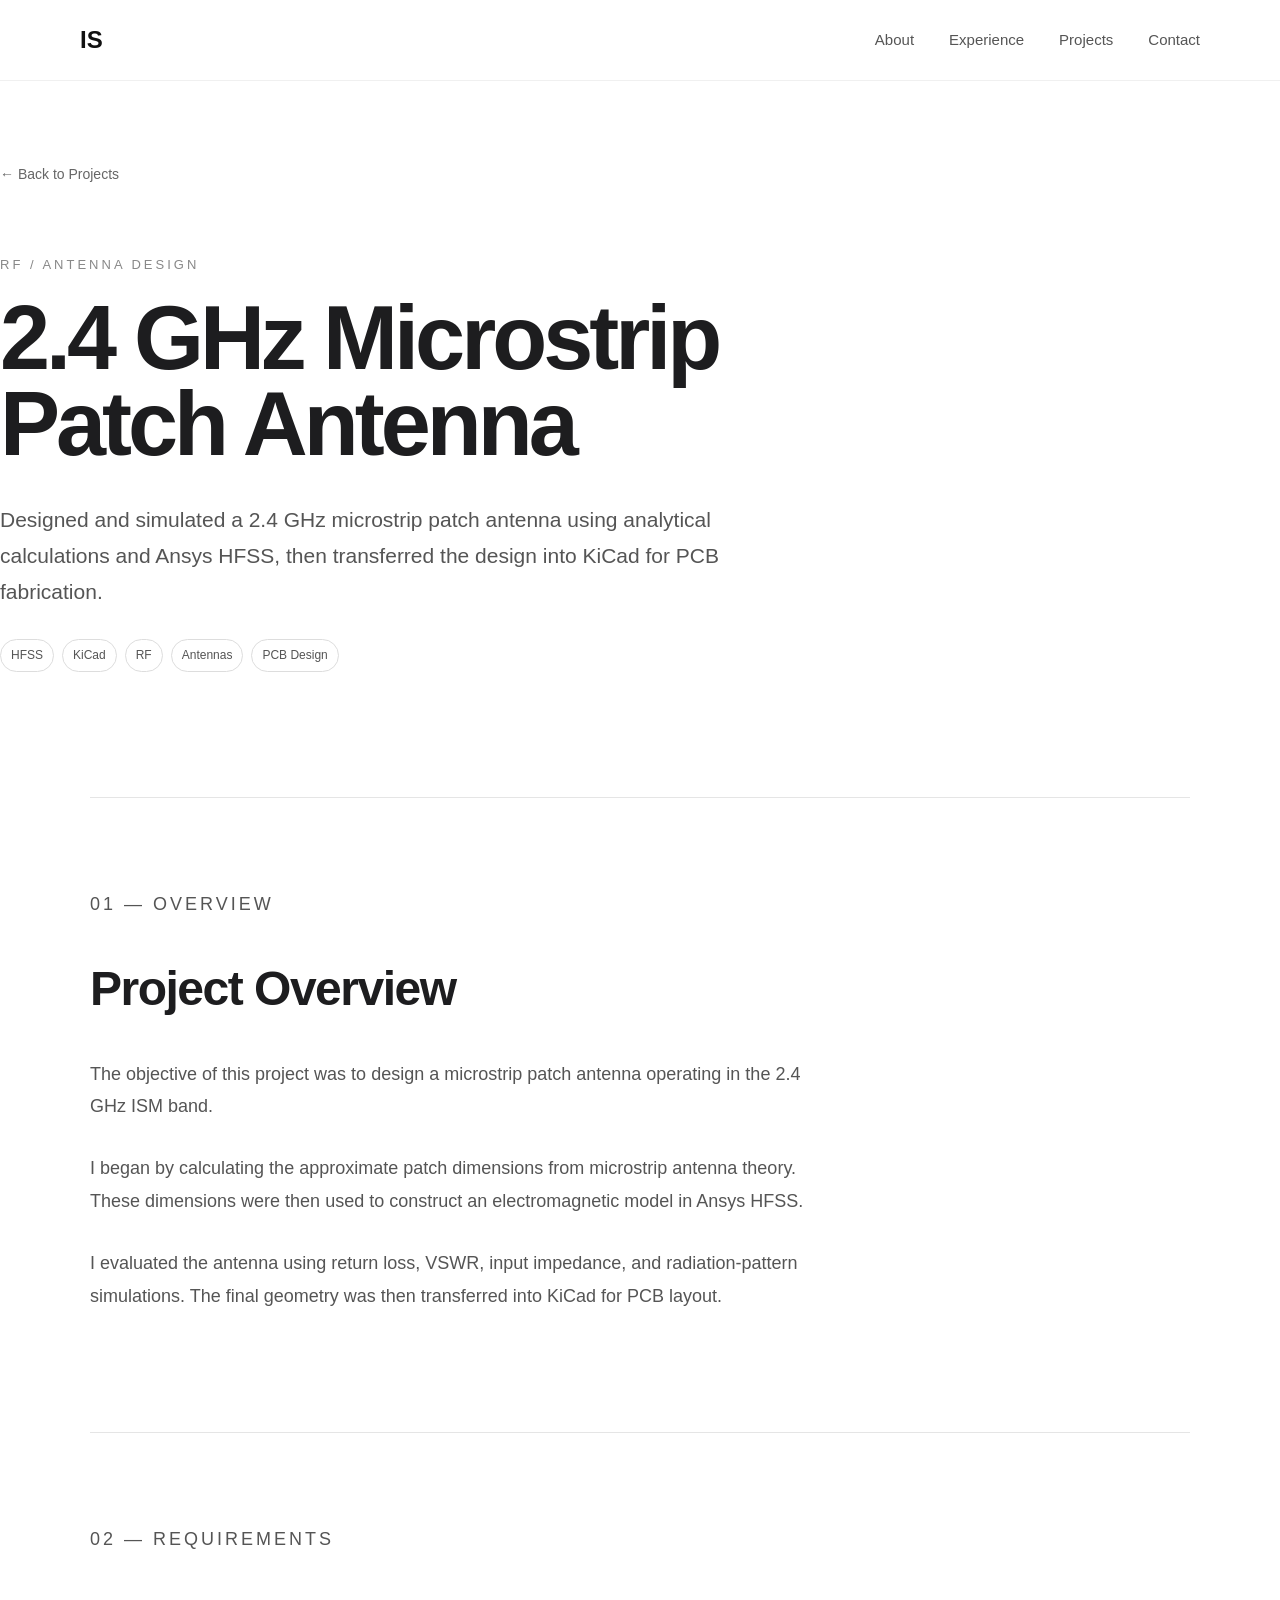
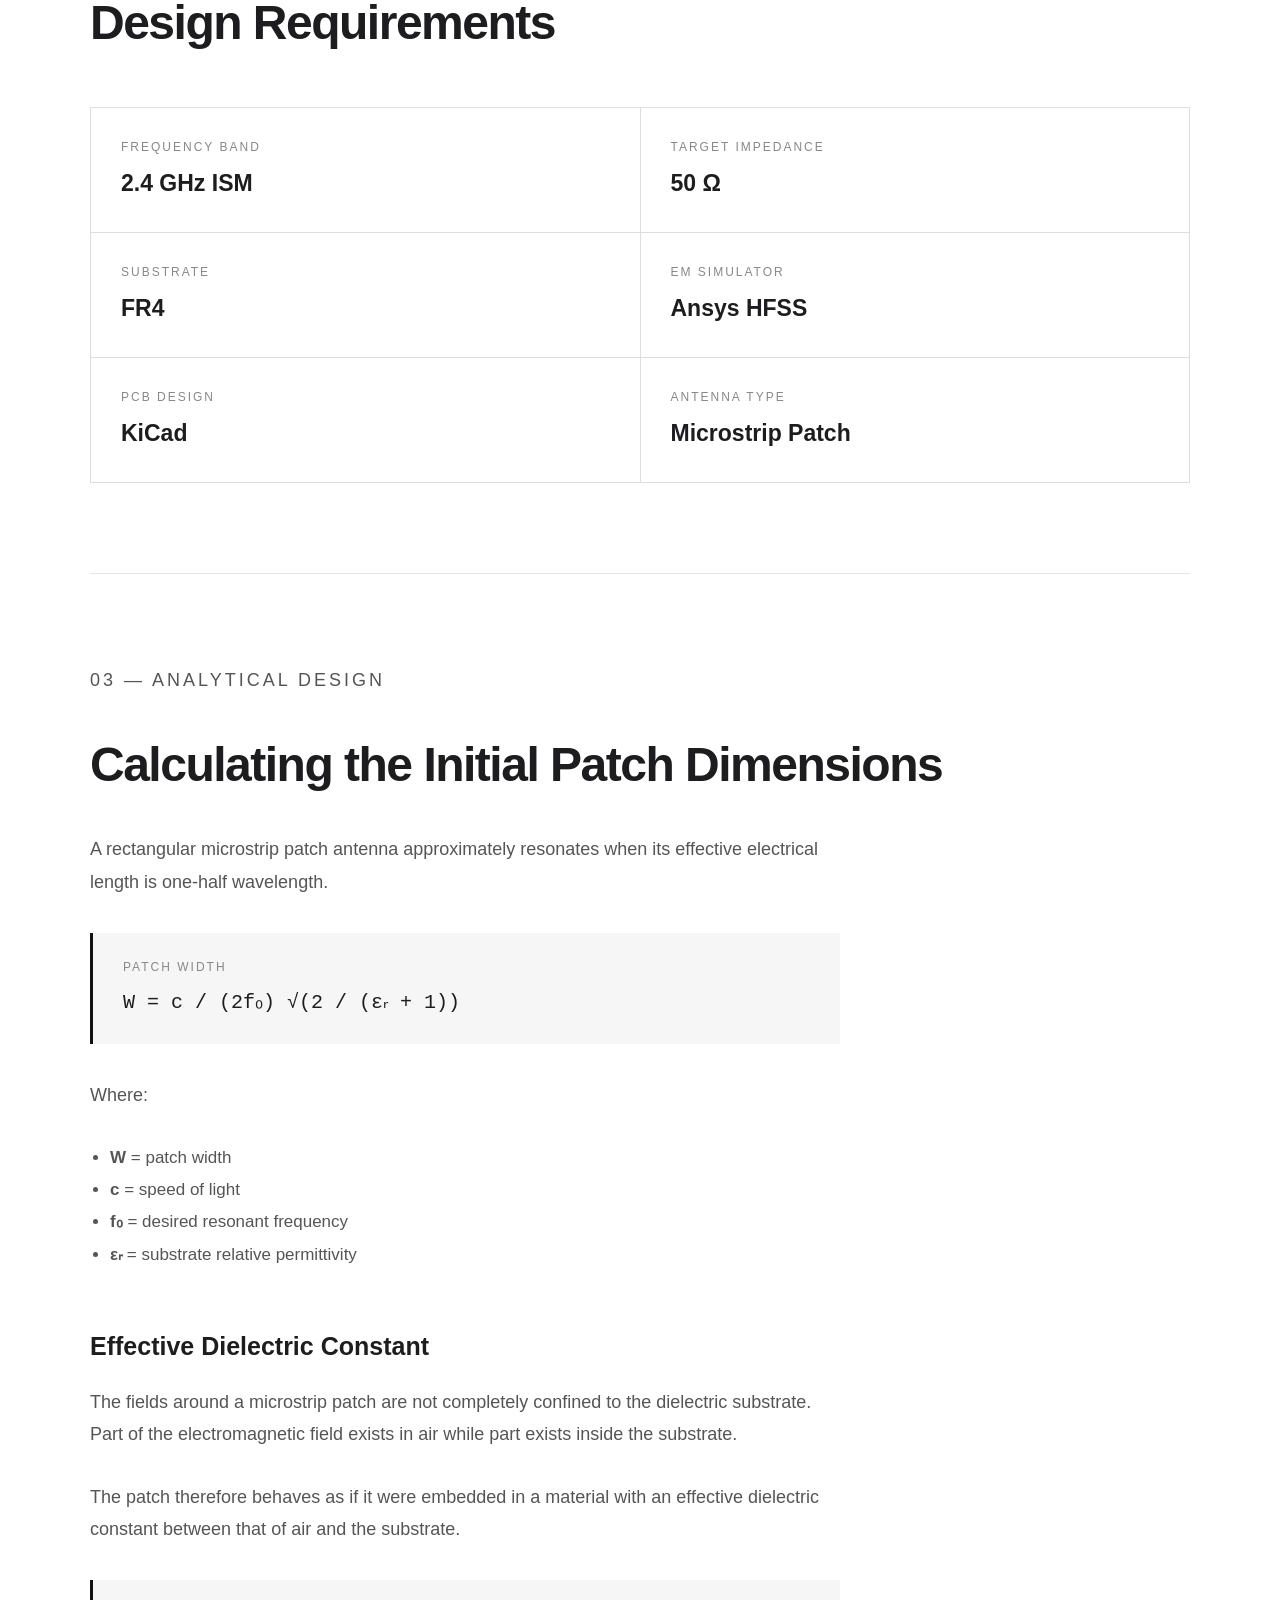
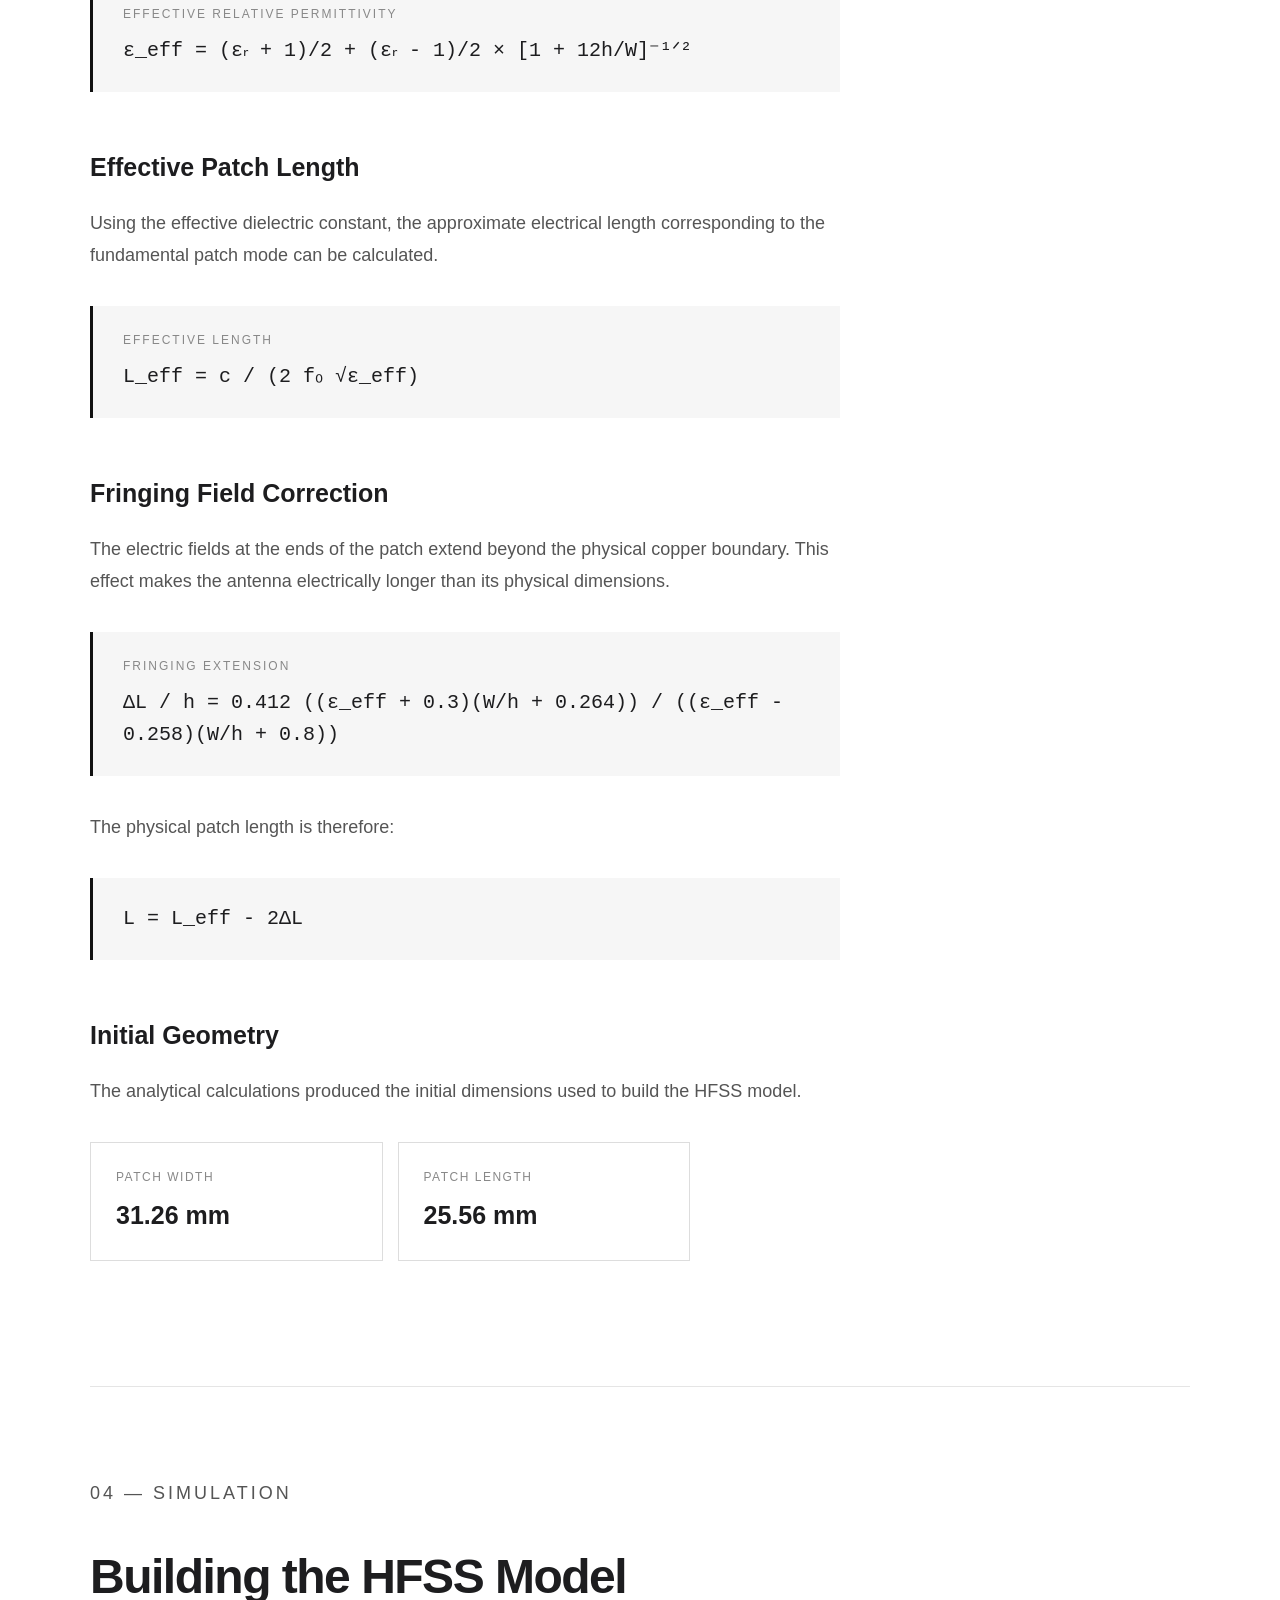
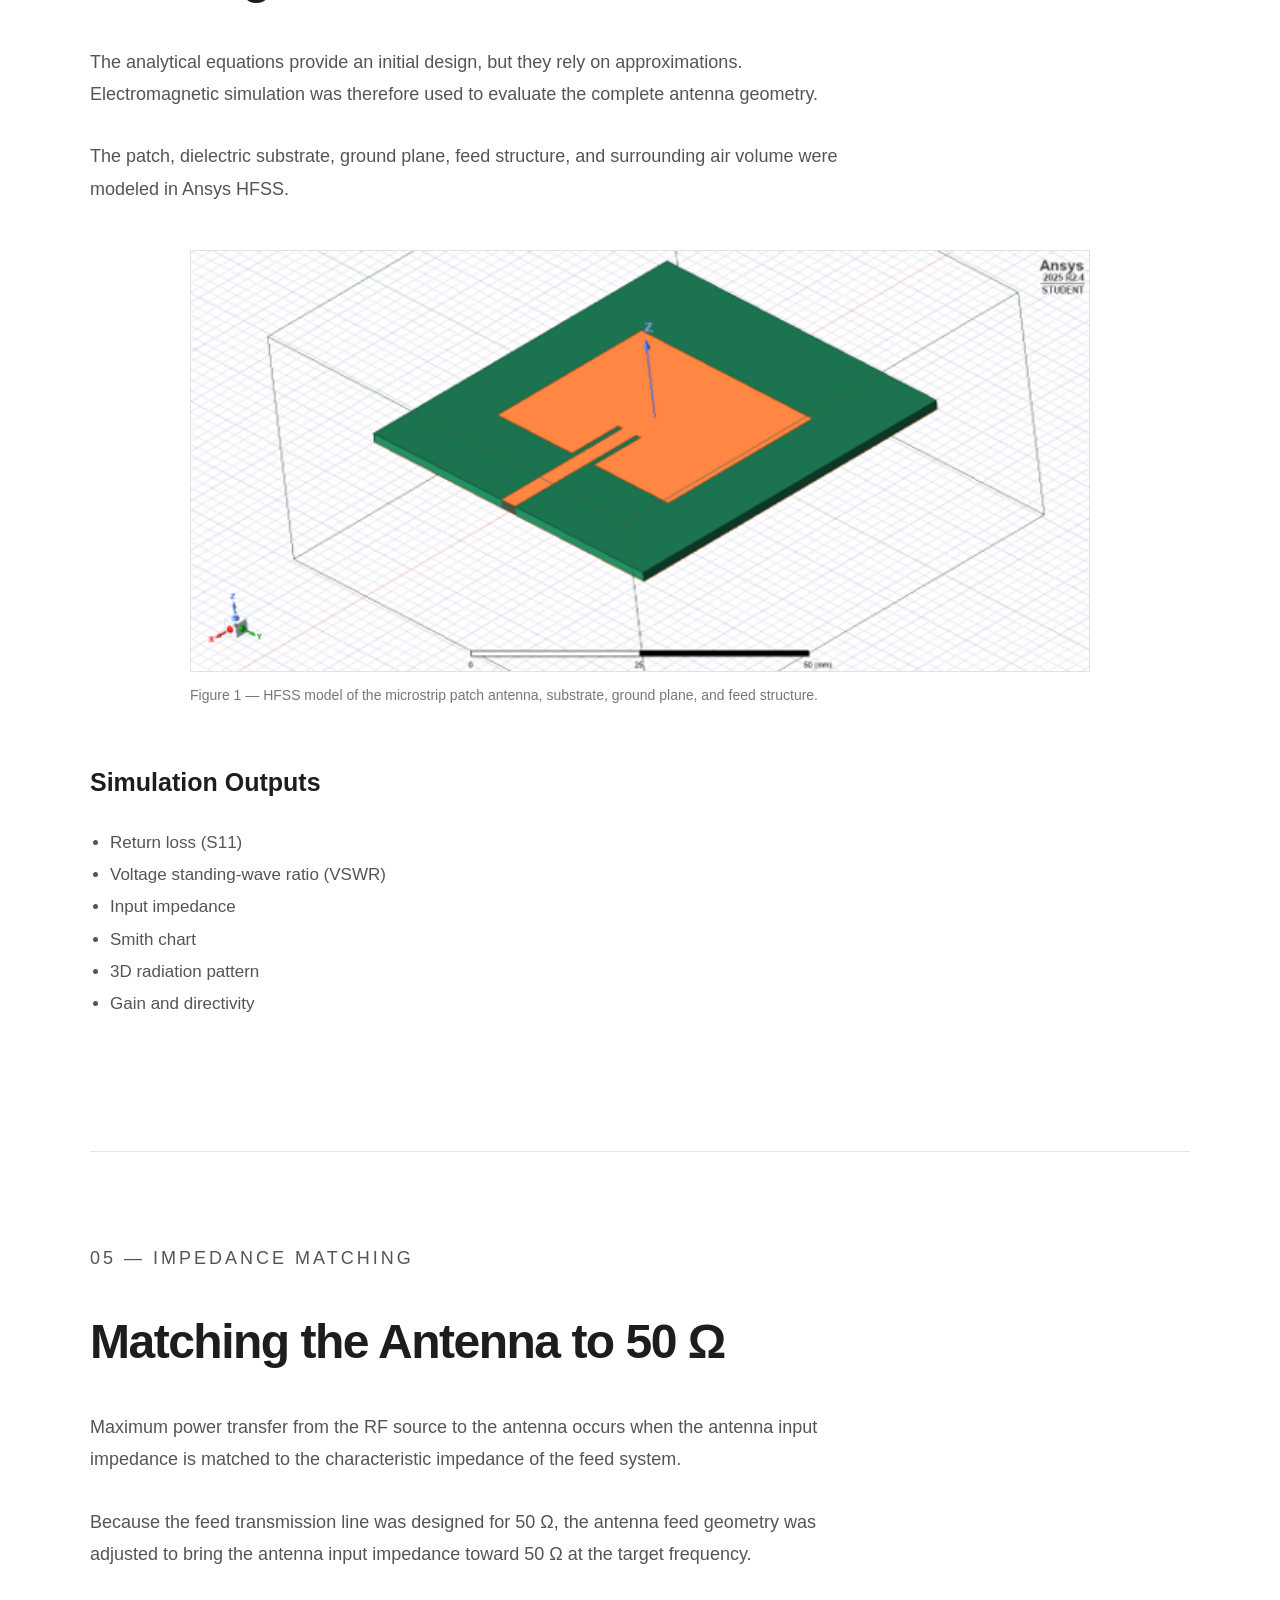
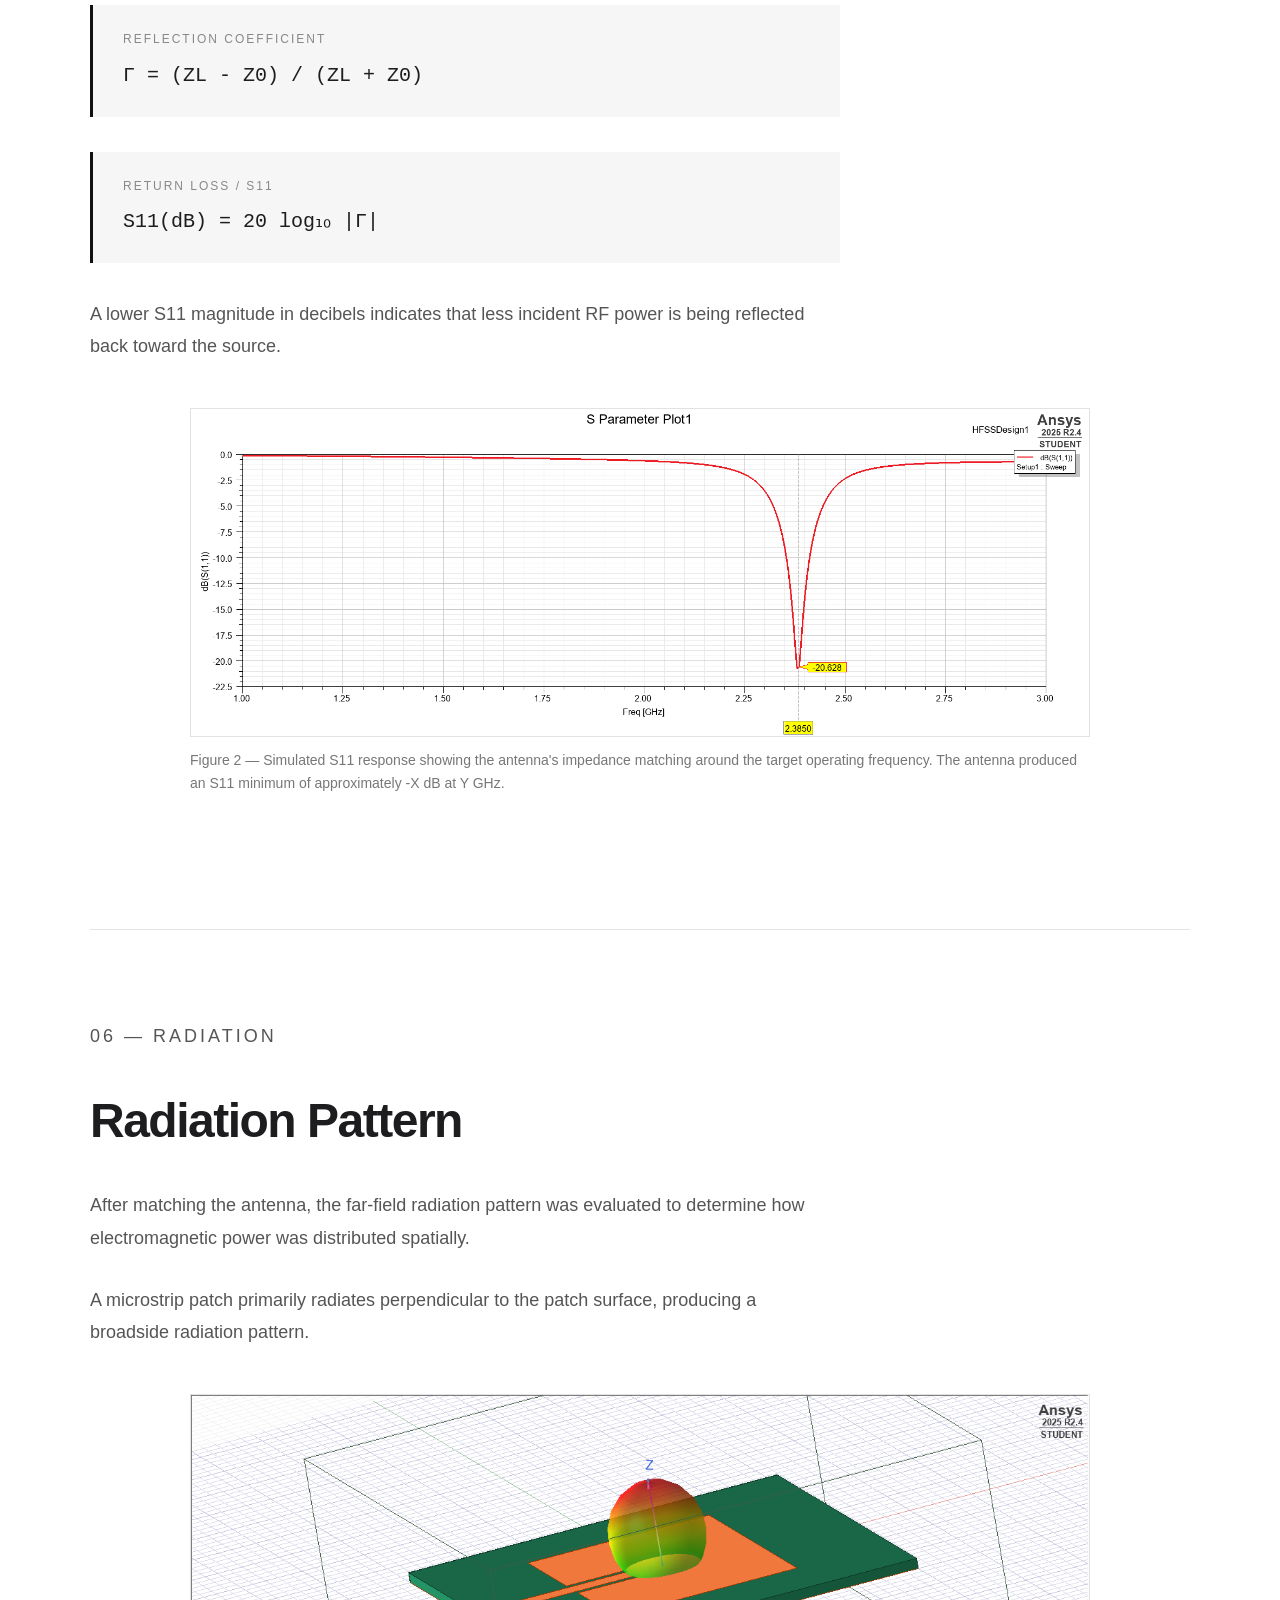
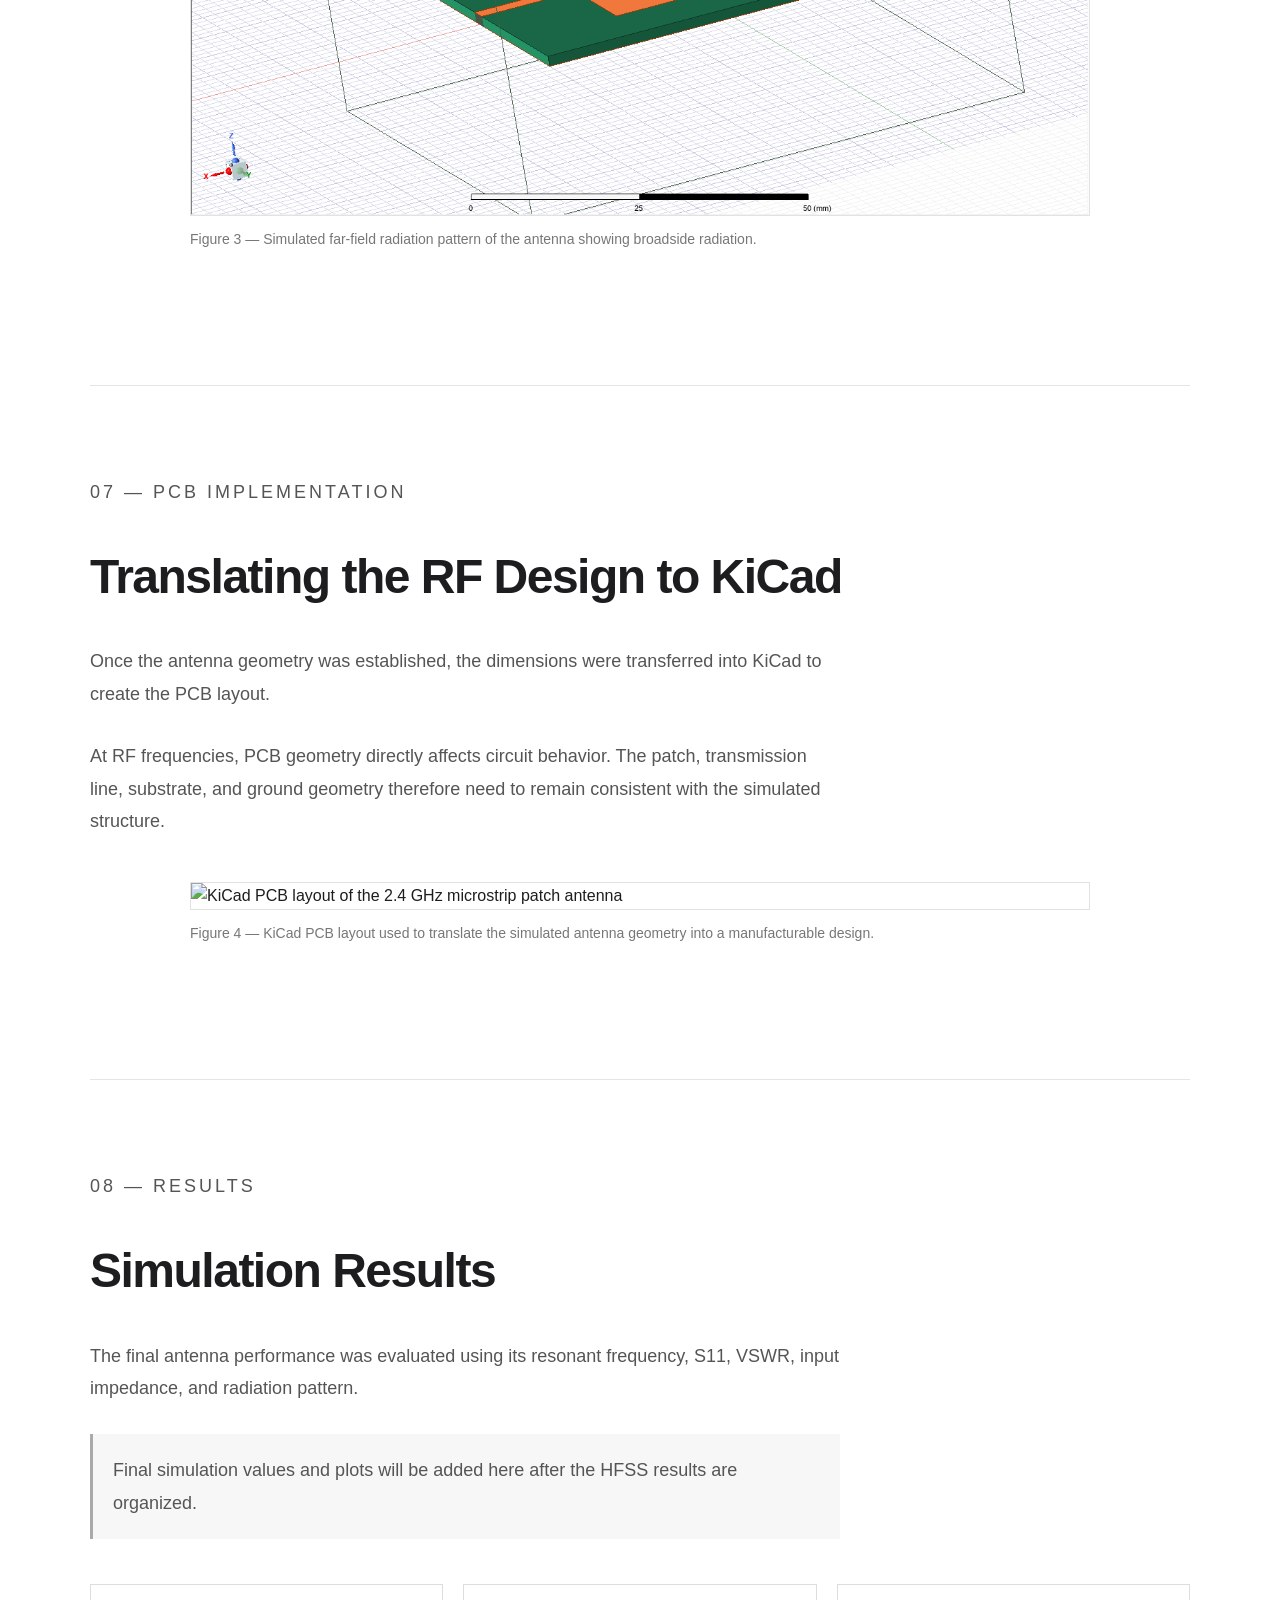
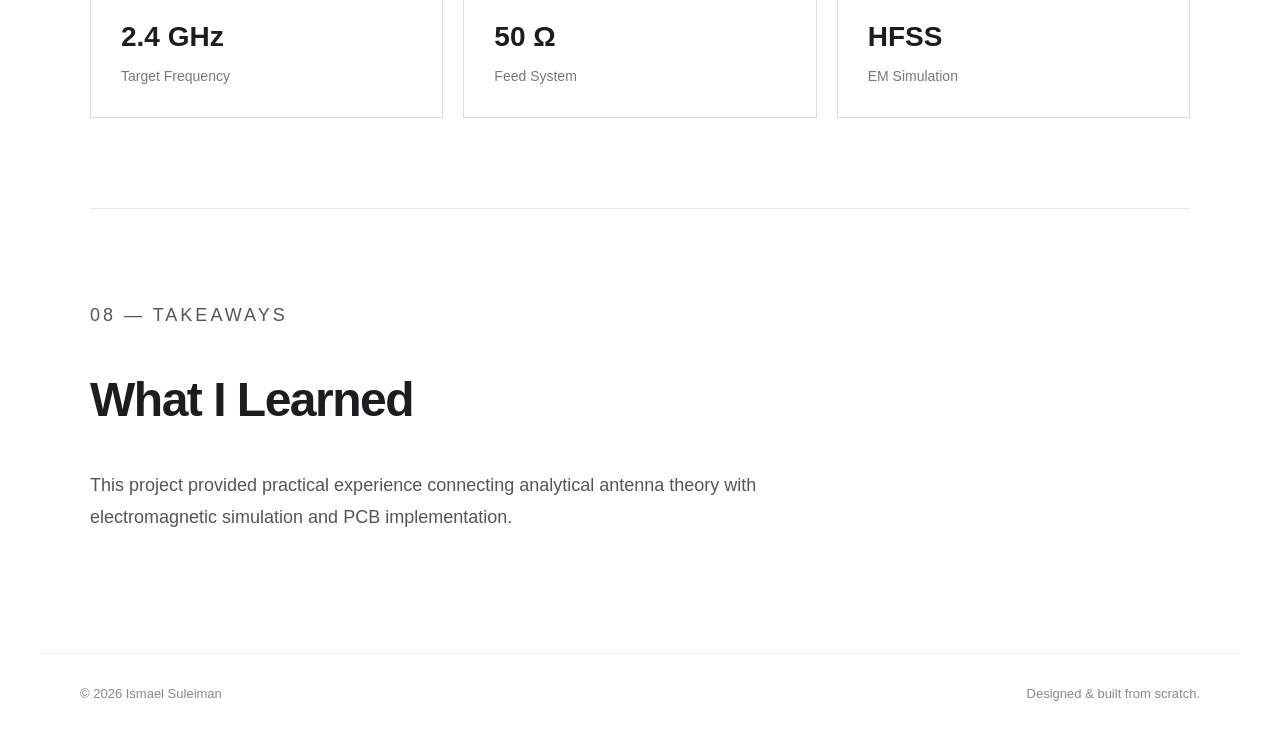
==== commit fe8cf183: "scroll animation" ====
--- a/projects/antenna.html
+++ b/projects/antenna.html
@@ -786,6 +786,17 @@
 
     </main>
 
+    <footer class="site-footer">
+
+        <p>
+            © 2026 Ismael Suleiman
+        </p>
+
+        <p>
+            Designed & built from scratch.
+        </p>
+
+    </footer>
 
 </body>
 
--- a/style.css
+++ b/style.css
@@ -1016,6 +1016,40 @@
     font-size: 15px;
 
     line-height: 1.7;
+}
+
+.reveal {
+    opacity: 0;
+
+    transform: translateY(30px);
+
+    transition:
+        opacity 0.7s ease,
+        transform 0.7s ease;
+}
+
+.reveal.visible {
+    opacity: 1;
+
+    transform: translateY(0);
+}
+
+.site-footer {
+    max-width: 1200px;
+
+    margin: 0 auto;
+
+    padding: 30px 40px;
+
+    border-top: 1px solid #eee;
+
+    display: flex;
+
+    justify-content: space-between;
+
+    color: #888;
+
+    font-size: 13px;
 }
 
 
@@ -1135,4 +1169,31 @@
 
         border-bottom: 1px solid #eee;
     }
+
+    .site-footer {
+        padding: 30px 25px;
+
+        flex-direction: column;
+
+        gap: 5px;
+    }
+
+    @media (prefers-reduced-motion: reduce) {
+
+        html {
+            scroll-behavior: auto;
+        }
+
+        *,
+        *::before,
+        *::after {
+            animation-duration: 0.01ms !important;
+            transition-duration: 0.01ms !important;
+        }
+
+        .reveal {
+            opacity: 1;
+            transform: none;
+        }
+    }
 }
